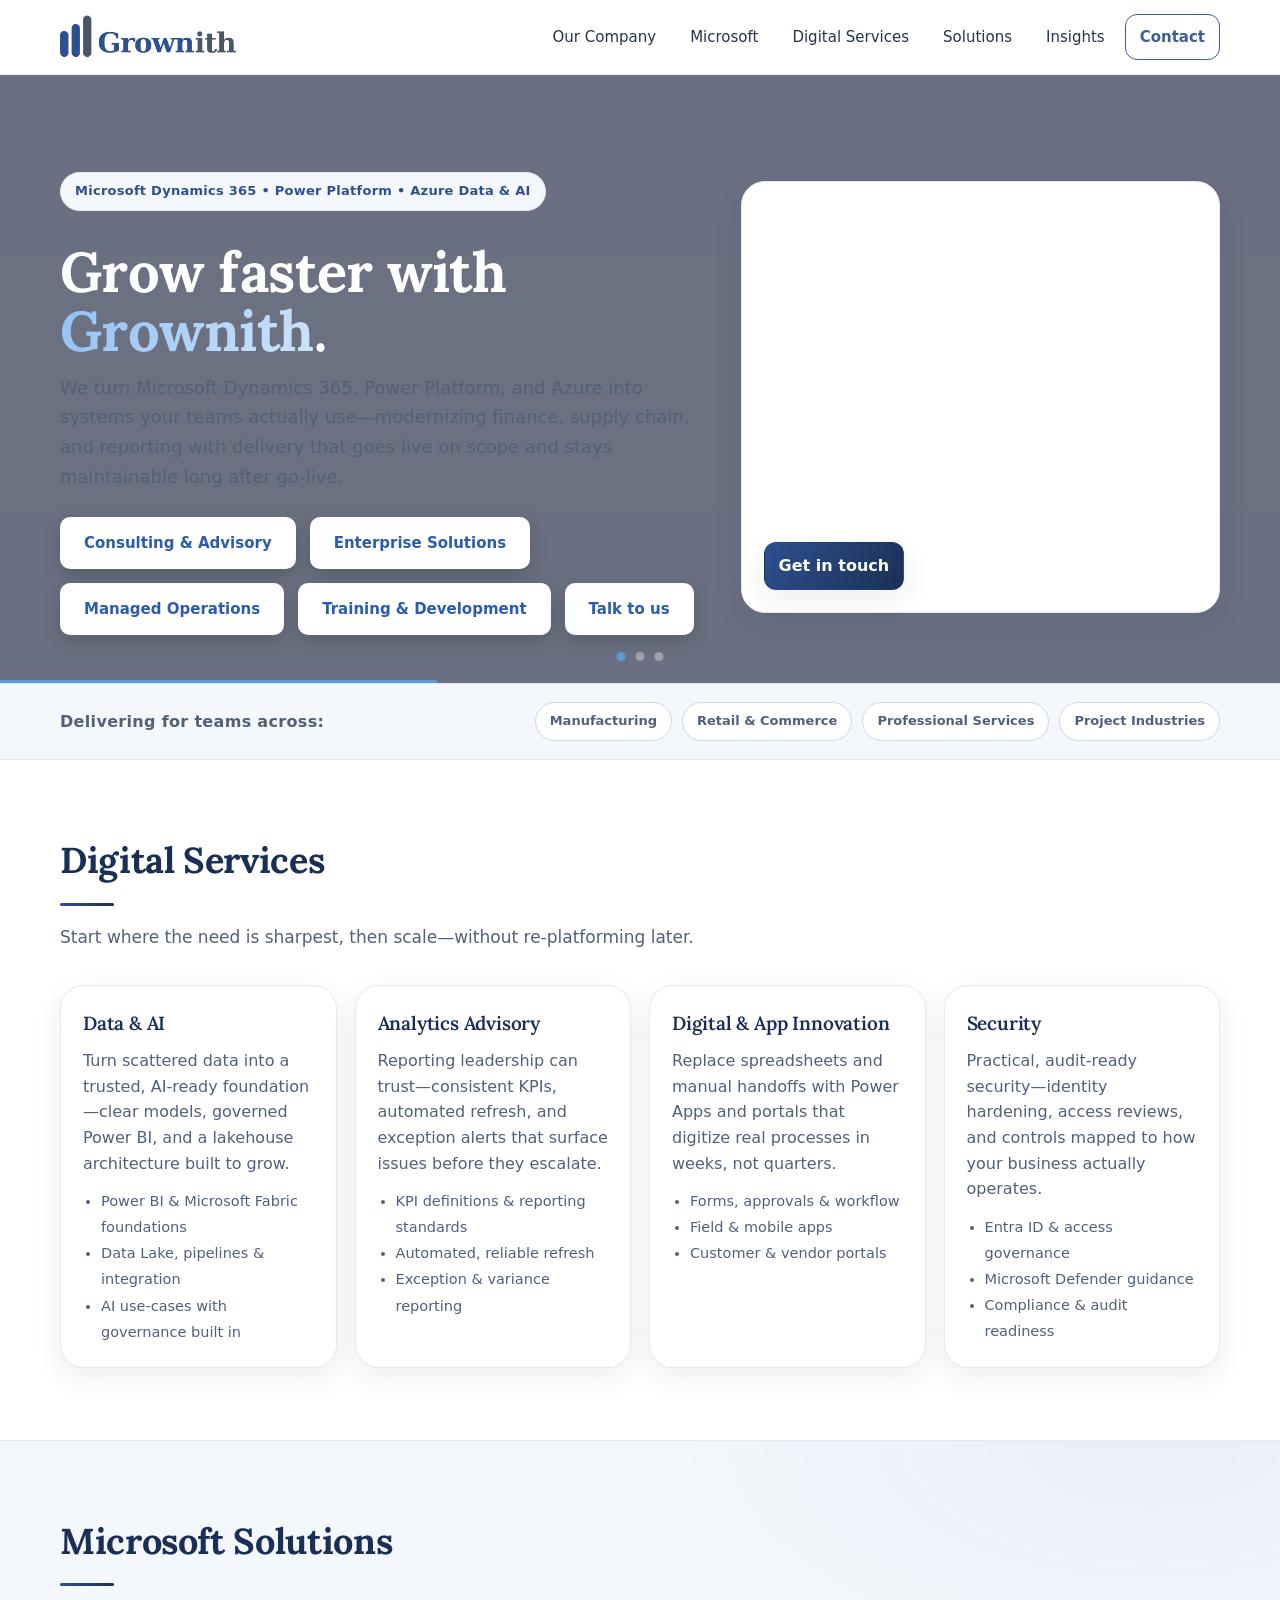
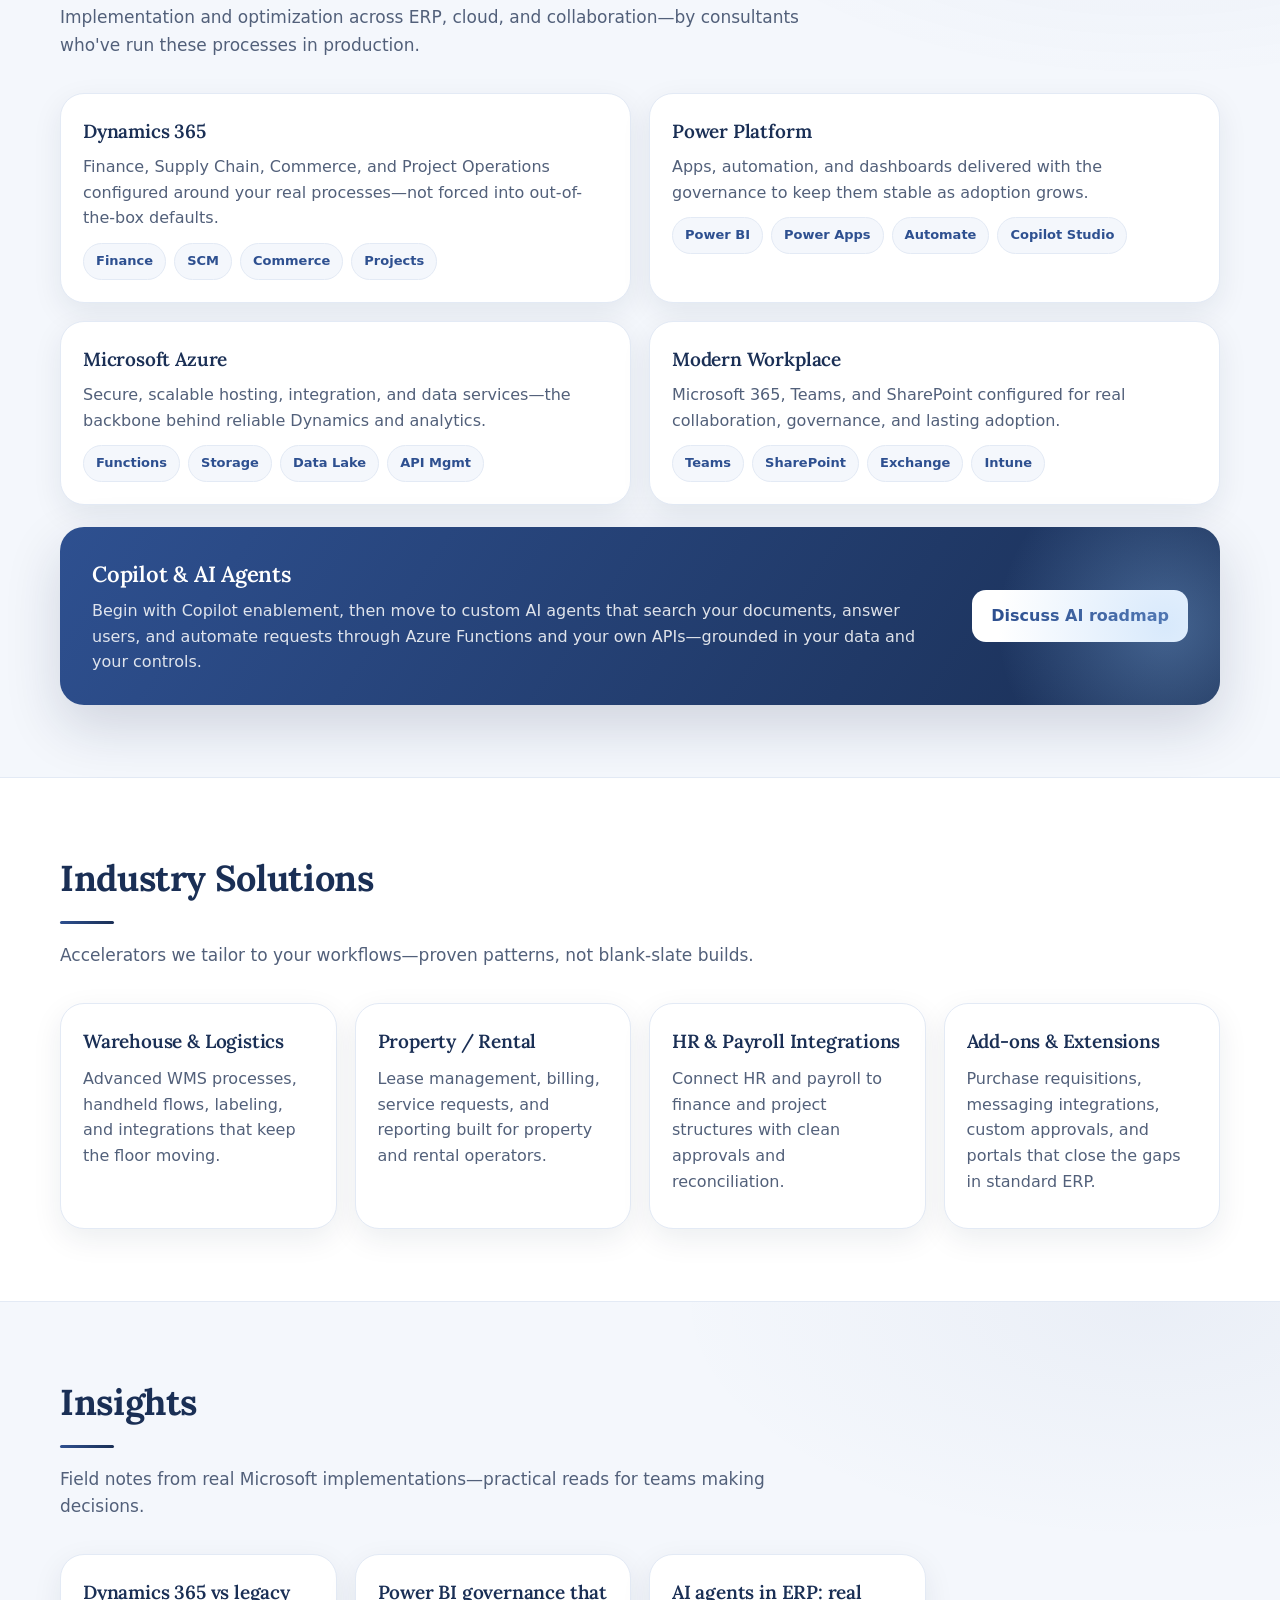
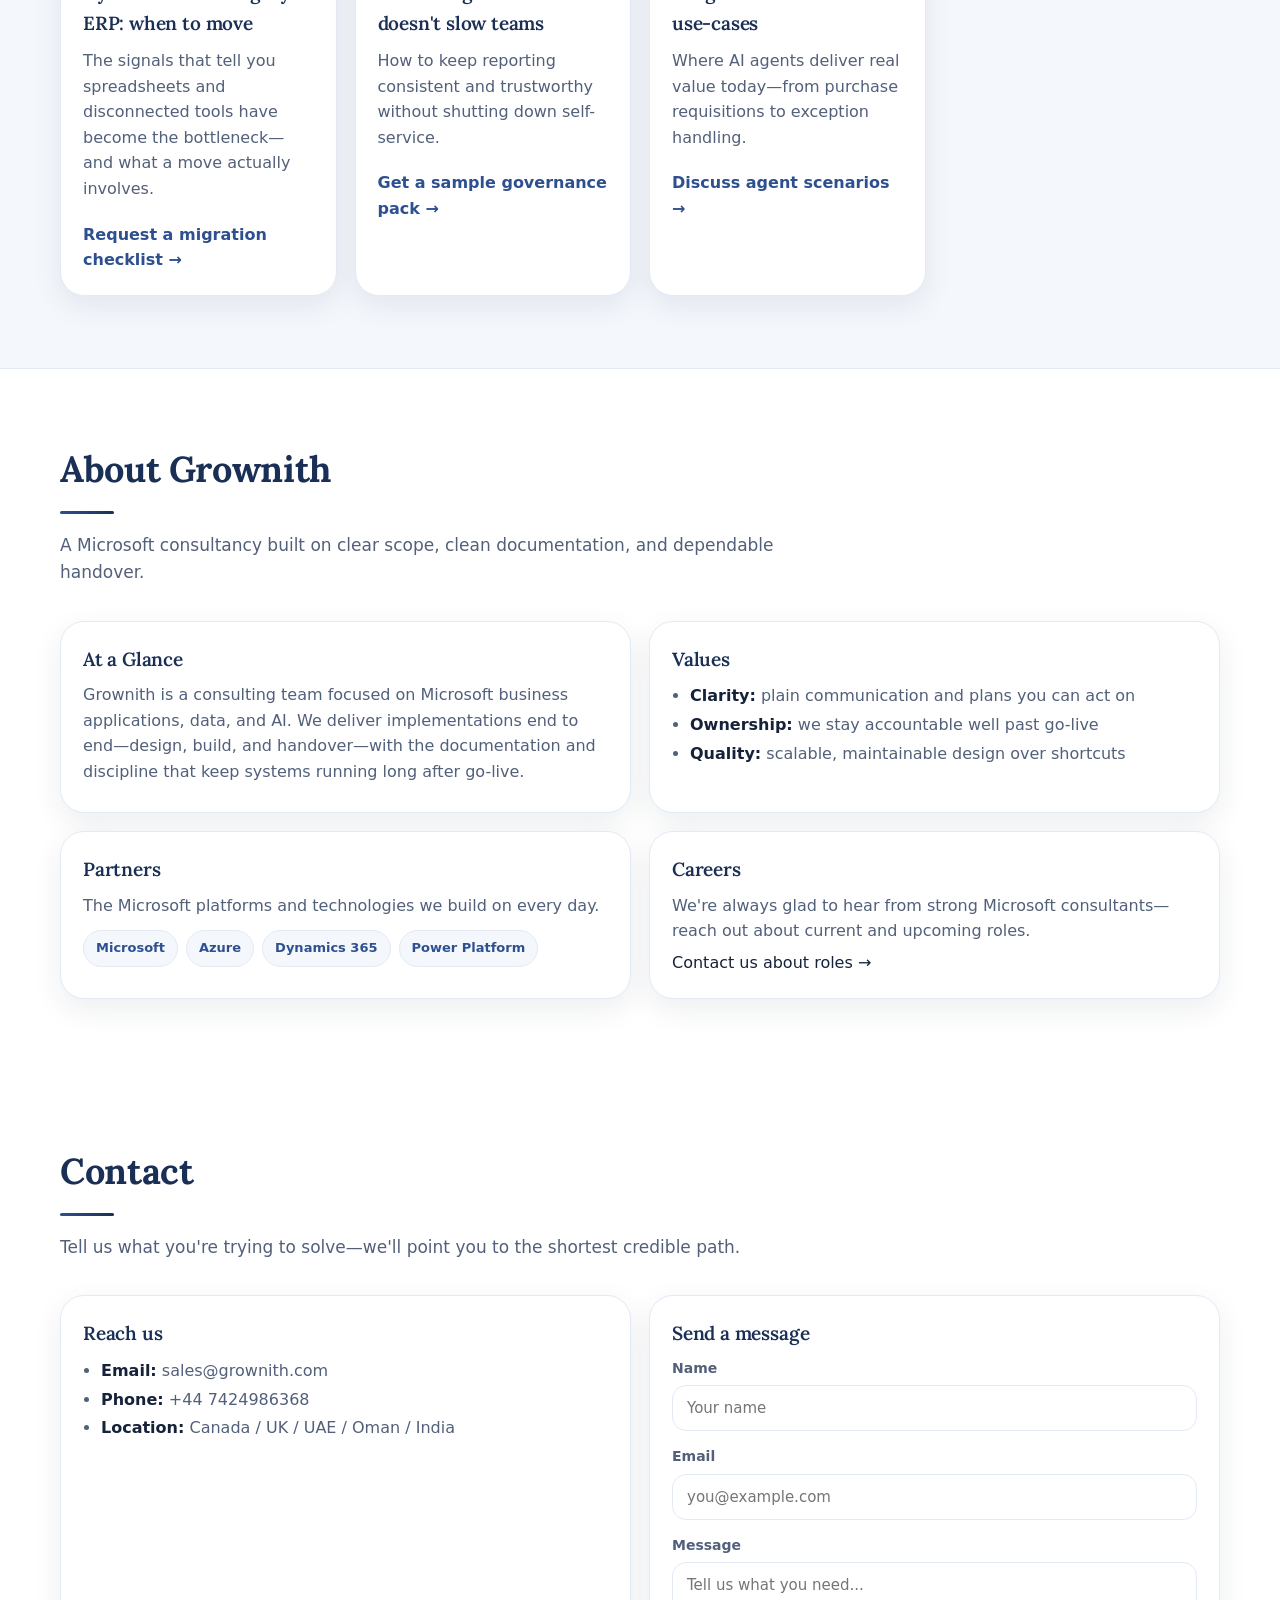
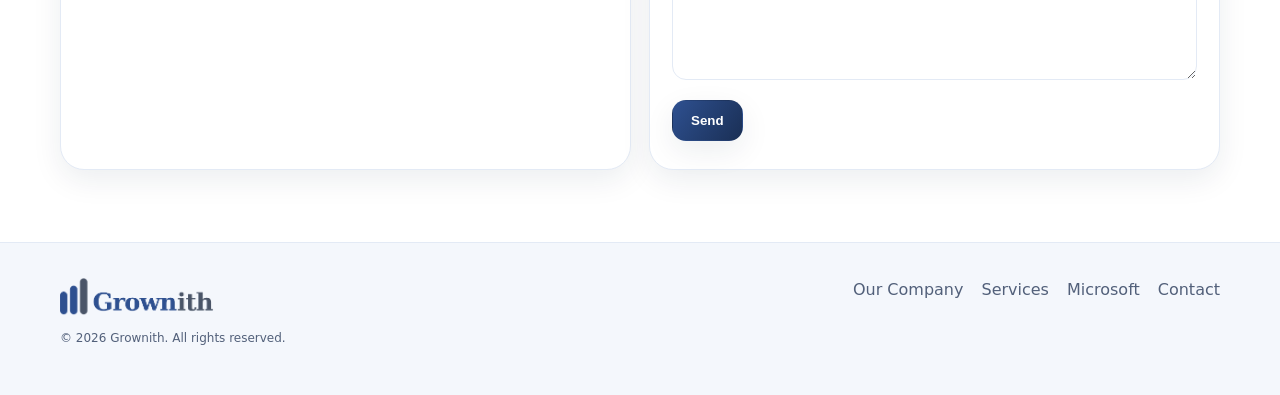
==== index.html @ 3ce09912 "fix: sync Digital Services dropdown order with cards section" ====
<!doctype html>
<html lang="en">
<head>
  <meta charset="utf-8" />
  <meta name="viewport" content="width=device-width, initial-scale=1" />
  <title>Grownith | Microsoft Dynamics 365, Power Platform & Azure Data + AI</title>
  <meta name="description" content="Grownith is a Microsoft business applications consultancy. We deliver Dynamics 365, Power Platform, and Azure Data & AI implementations with clear scope, clean documentation, and dependable handover." />

  <!-- Open Graph -->
  <meta property="og:type" content="website" />
  <meta property="og:title" content="Grownith | Microsoft Dynamics 365, Power Platform & Azure Data + AI" />
  <meta property="og:description" content="We deliver Dynamics 365, Power Platform, and Azure Data & AI implementations with clear scope, clean documentation, and dependable handover." />
  <meta property="og:image" content="https://grownith.com/assets/og-image.png" />
  <meta property="og:url" content="https://grownith.com" />
  <meta name="twitter:card" content="summary_large_image" />

  <!-- Favicon -->
  <link rel="icon" href="assets/favicon.ico" sizes="any" />
  <link rel="icon" href="assets/logo.png" type="image/png" />

  <!-- Fonts (preconnect for performance) -->
  <link rel="preconnect" href="https://fonts.googleapis.com" />
  <link rel="preconnect" href="https://fonts.gstatic.com" crossorigin />
  <link href="https://fonts.googleapis.com/css2?family=Lora:ital,wght@0,400;0,500;0,600;0,700;1,400&display=swap" rel="stylesheet" />

  <link rel="stylesheet" href="style.css" />
</head>

<body>

  <!-- Top bar -->
  <header class="header">
    <div class="container header-row">
      <a class="brand" href="#home" aria-label="Grownith">
        <img src="assets/logo.png" alt="Grownith logo" class="logo" />
      </a>
      <button class="menu-btn" id="menuBtn" aria-label="Open menu" aria-expanded="false">
        ☰
      </button>

      <nav class="nav" id="nav">
        <div class="nav-item dropdown">
          <a href="#company" class="nav-link">Our Company</a>
          <div class="dropdown-panel">
            <a href="#about">At a Glance</a>
            <a href="#values">Values</a>
            <a href="#partners">Partners</a>
            <a href="#careers">Careers</a>
          </div>
        </div>

        <div class="nav-item dropdown">
          <a href="#microsoft" class="nav-link">Microsoft</a>
          <div class="dropdown-panel">
            <a href="#dynamics">Dynamics 365</a>
            <a href="#powerplatform">Power Platform</a>
            <a href="#azure">Azure</a>
            <a href="#m365">Modern Workplace</a>
            <a href="#copilot">Copilot</a>
          </div>
        </div>

        <div class="nav-item dropdown">
          <a href="#services" class="nav-link">Digital Services</a>
          <div class="dropdown-panel">
            <a href="#dataai">Data & AI</a>
            <a href="#analytics">Analytics Advisory</a>
            <a href="#apps">Digital & App Innovation</a>
            <a href="#security">Security</a>
          </div>
        </div>

        <div class="nav-item dropdown">
          <a href="#solutions" class="nav-link">Solutions</a>
          <div class="dropdown-panel">
            <a href="#verticals">Industry Solutions</a>
            <a href="#addons">Add-ons</a>
            <a href="#integrations">Integrations</a>
          </div>
        </div>

        <a href="#insights" class="nav-link">Insights</a>
        <a href="#contact" class="nav-link nav-cta">Contact</a>
      </nav>
    </div>
  </header>

  <!-- ===== HERO WITH VIDEO BACKGROUND ===== -->
  <main id="home" class="hero hero--video">

    <!-- Video 1 (active — autoplay immediately) -->
    <video id="vid0" class="hero-vid active"
      src="assets/video1.mp4"
      autoplay muted loop playsinline></video>

    <!-- Video 2 (lazy — preload none) -->
    <video id="vid1" class="hero-vid"
      src="assets/video2.mp4"
      muted loop playsinline preload="none"></video>

    <!-- Video 3 (lazy — preload none) -->
    <video id="vid2" class="hero-vid"
      src="assets/video3.mp4"
      muted loop playsinline preload="none"></video>

    <!-- Dark overlay -->
    <div class="hero-overlay"></div>

    <!-- Dot navigation (accessible buttons) -->
    <div class="hero-dots">
      <button class="hero-dot active" aria-label="Slide 1" onclick="heroGo(0)"></button>
      <button class="hero-dot" aria-label="Slide 2" onclick="heroGo(1)"></button>
      <button class="hero-dot" aria-label="Slide 3" onclick="heroGo(2)"></button>
    </div>

    <!-- Progress bar -->
    <div id="heroBar" class="hero-progress"></div>

    <!-- Hero content -->
    <div class="container hero-grid hero-grid--overlay">
      <div>
        <p class="pill pill--hero">
          Microsoft Dynamics 365 • Power Platform • Azure Data & AI
        </p>
        <h1 class="hero-title">Grow faster with <span class="accent">Grownith</span>.</h1>
        <p class="lead lead--hero">
          We turn Microsoft Dynamics 365, Power Platform, and Azure into systems your teams actually
          use—modernizing finance, supply chain, and reporting with delivery that goes live on scope
          and stays maintainable long after go-live.
        </p>

        <!-- ===== HERO BOXES (white bg / blue font, Talk to us last) ===== -->
        <div class="hero-boxes">
          <a class="gbox" href="#services">Consulting &amp; Advisory</a>
          <a class="gbox" href="#services">Enterprise Solutions</a>
          <a class="gbox" href="#services">Managed Operations</a>
          <a class="gbox" href="#services">Training &amp; Development</a>
          <a class="gbox" href="#contact">Talk to us</a>
        </div>
        <!-- ===== END HERO BOXES ===== -->

      </div>

      <!-- What we do card -->
      <div class="hero-card hero-card--glass">
        <h3 class="hero-card__title">What we do</h3>
        <ul class="checklist hero-card__list">
          <li>Dynamics 365 Finance & Supply Chain implementation</li>
          <li>Power Platform apps, automation & Power BI</li>
          <li>Azure data platform, integration & APIs</li>
          <li>Identity, security posture & governance</li>
          <li>Copilot enablement and custom AI agents</li>
        </ul>
        <div class="mini-cta">
          <p class="hero-card__cta-text"><strong class="hero-card__cta-strong">Have a project in mind?</strong> Share your requirements and we'll come back with a clear next step.</p>
          <a class="btn small primary" href="#contact">Get in touch</a>
        </div>
      </div>
    </div>

  </main>
  <!-- ===== END HERO ===== -->

  <!-- Logo strip -->
  <section class="strip">
    <div class="container strip-row">
      <span class="muted">Delivering for teams across:</span>
      <div class="strip-logos">
        <span class="logo-pill">Manufacturing</span>
        <span class="logo-pill">Retail & Commerce</span>
        <span class="logo-pill">Professional Services</span>
        <span class="logo-pill">Project Industries</span>
      </div>
    </div>
  </section>

  <!-- Services -->
  <section id="services" class="section">
    <div class="container">
      <div class="section-head">
        <h2>Digital Services</h2>
        <p>Start where the need is sharpest, then scale—without re-platforming later.</p>
      </div>

      <div class="cards">
        <article class="card" id="dataai">
          <h3>Data & AI</h3>
          <p>Turn scattered data into a trusted, AI-ready foundation—clear models, governed Power BI, and a lakehouse architecture built to grow.</p>
          <ul>
            <li>Power BI & Microsoft Fabric foundations</li>
            <li>Data Lake, pipelines & integration</li>
            <li>AI use-cases with governance built in</li>
          </ul>
        </article>

        <article class="card" id="analytics">
          <h3>Analytics Advisory</h3>
          <p>Reporting leadership can trust—consistent KPIs, automated refresh, and exception alerts that surface issues before they escalate.</p>
          <ul>
            <li>KPI definitions & reporting standards</li>
            <li>Automated, reliable refresh</li>
            <li>Exception & variance reporting</li>
          </ul>
        </article>

        <article class="card" id="apps">
          <h3>Digital & App Innovation</h3>
          <p>Replace spreadsheets and manual handoffs with Power Apps and portals that digitize real processes in weeks, not quarters.</p>
          <ul>
            <li>Forms, approvals & workflow</li>
            <li>Field & mobile apps</li>
            <li>Customer & vendor portals</li>
          </ul>
        </article>

        <article class="card" id="security">
          <h3>Security</h3>
          <p>Practical, audit-ready security—identity hardening, access reviews, and controls mapped to how your business actually operates.</p>
          <ul>
            <li>Entra ID & access governance</li>
            <li>Microsoft Defender guidance</li>
            <li>Compliance & audit readiness</li>
          </ul>
        </article>
      </div>
    </div>
  </section>

  <!-- Microsoft -->
  <section id="microsoft" class="section alt">
    <div class="container">
      <div class="section-head">
        <h2>Microsoft Solutions</h2>
        <p>Implementation and optimization across ERP, cloud, and collaboration—by consultants who've run these processes in production.</p>
      </div>

      <div class="grid-2">
        <div class="panel" id="dynamics">
          <h3>Dynamics 365</h3>
          <p>Finance, Supply Chain, Commerce, and Project Operations configured around your real processes—not forced into out-of-the-box defaults.</p>
          <div class="chips">
            <span>Finance</span><span>SCM</span><span>Commerce</span><span>Projects</span>
          </div>
        </div>

        <div class="panel" id="powerplatform">
          <h3>Power Platform</h3>
          <p>Apps, automation, and dashboards delivered with the governance to keep them stable as adoption grows.</p>
          <div class="chips">
            <span>Power BI</span><span>Power Apps</span><span>Automate</span><span>Copilot Studio</span>
          </div>
        </div>

        <div class="panel" id="azure">
          <h3>Microsoft Azure</h3>
          <p>Secure, scalable hosting, integration, and data services—the backbone behind reliable Dynamics and analytics.</p>
          <div class="chips">
            <span>Functions</span><span>Storage</span><span>Data Lake</span><span>API Mgmt</span>
          </div>
        </div>

        <div class="panel" id="m365">
          <h3>Modern Workplace</h3>
          <p>Microsoft 365, Teams, and SharePoint configured for real collaboration, governance, and lasting adoption.</p>
          <div class="chips">
            <span>Teams</span><span>SharePoint</span><span>Exchange</span><span>Intune</span>
          </div>
        </div>
      </div>

      <div class="callout" id="copilot">
        <div>
          <h3>Copilot & AI Agents</h3>
          <p>
            Begin with Copilot enablement, then move to custom AI agents that search your documents,
            answer users, and automate requests through Azure Functions and your own APIs—grounded in
            your data and your controls.
          </p>
        </div>
        <a class="btn primary" href="#contact">Discuss AI roadmap</a>
      </div>
    </div>
  </section>

  <!-- Solutions / Verticals -->
  <section id="solutions" class="section">
    <div class="container">
      <div class="section-head">
        <h2>Industry Solutions</h2>
        <p>Accelerators we tailor to your workflows—proven patterns, not blank-slate builds.</p>
      </div>

      <div class="cards">
        <article class="card" id="verticals">
          <h3>Warehouse & Logistics</h3>
          <p>Advanced WMS processes, handheld flows, labeling, and integrations that keep the floor moving.</p>
        </article>
        <article class="card">
          <h3>Property / Rental</h3>
          <p>Lease management, billing, service requests, and reporting built for property and rental operators.</p>
        </article>
        <article class="card">
          <h3>HR & Payroll Integrations</h3>
          <p>Connect HR and payroll to finance and project structures with clean approvals and reconciliation.</p>
        </article>
        <article class="card" id="addons">
          <h3>Add-ons & Extensions</h3>
          <p>Purchase requisitions, messaging integrations, custom approvals, and portals that close the gaps in standard ERP.</p>
        </article>
      </div>
    </div>
  </section>

  <!-- Insights -->
  <section id="insights" class="section alt">
    <div class="container">
      <div class="section-head">
        <h2>Insights</h2>
        <p>Field notes from real Microsoft implementations—practical reads for teams making decisions.</p>
      </div>

      <div class="cards">
        <article class="card post">
          <h3>Dynamics 365 vs legacy ERP: when to move</h3>
          <p>The signals that tell you spreadsheets and disconnected tools have become the bottleneck—and what a move actually involves.</p>
          <a class="link" href="#contact">Request a migration checklist →</a>
        </article>

        <article class="card post">
          <h3>Power BI governance that doesn't slow teams</h3>
          <p>How to keep reporting consistent and trustworthy without shutting down self-service.</p>
          <a class="link" href="#contact">Get a sample governance pack →</a>
        </article>

        <article class="card post">
          <h3>AI agents in ERP: real use-cases</h3>
          <p>Where AI agents deliver real value today—from purchase requisitions to exception handling.</p>
          <a class="link" href="#contact">Discuss agent scenarios →</a>
        </article>
      </div>
    </div>
  </section>

  <!-- Company -->
  <section id="company" class="section">
    <div class="container">
      <div class="section-head">
        <h2>About Grownith</h2>
        <p>A Microsoft consultancy built on clear scope, clean documentation, and dependable handover.</p>
      </div>

      <div class="grid-2">
        <div class="panel" id="about">
          <h3>At a Glance</h3>
          <p>
            Grownith is a consulting team focused on Microsoft business applications, data, and AI.
            We deliver implementations end to end—design, build, and handover—with the documentation
            and discipline that keep systems running long after go-live.
          </p>
        </div>

        <div class="panel" id="values">
          <h3>Values</h3>
          <ul class="plain">
            <li><strong>Clarity:</strong> plain communication and plans you can act on</li>
            <li><strong>Ownership:</strong> we stay accountable well past go-live</li>
            <li><strong>Quality:</strong> scalable, maintainable design over shortcuts</li>
          </ul>
        </div>

        <div class="panel" id="partners">
          <h3>Partners</h3>
          <p>The Microsoft platforms and technologies we build on every day.</p>
          <div class="chips">
            <span>Microsoft</span><span>Azure</span><span>Dynamics 365</span><span>Power Platform</span>
          </div>
        </div>

        <div class="panel" id="careers">
          <h3>Careers</h3>
          <p>We're always glad to hear from strong Microsoft consultants—reach out about current and upcoming roles.</p>
          <a class="link" href="#contact">Contact us about roles →</a>
        </div>
      </div>
    </div>
  </section>

  <!-- Contact -->
  <section id="contact" class="section contact">
    <div class="container">
      <div class="section-head">
        <h2>Contact</h2>
        <p>Tell us what you're trying to solve—we'll point you to the shortest credible path.</p>
      </div>

      <div class="contact-grid">
        <div class="panel">
          <h3>Reach us</h3>
          <p class="muted"></p>
          <ul class="plain">
            <li><strong>Email:</strong> sales@grownith.com</li>
            <li><strong>Phone:</strong> +44 7424986368</li>
            <li><strong>Location:</strong> Canada / UK / UAE / Oman / India</li>
          </ul>
          <p class="muted"></p>
        </div>

        <!-- ===== CONTACT FORM (Web3Forms -> sales@grownith.com, subject "Website Lead") ===== -->
        <form class="panel form" id="leadForm">
          <h3>Send a message</h3>
          <!-- Honeypot field for bot protection (hidden from real users) -->
          <input type="checkbox" name="botcheck" class="visually-hidden" style="display:none" tabindex="-1" autocomplete="off" />
          <label for="lf-name">
            Name
            <input required type="text" id="lf-name" name="name" placeholder="Your name" />
          </label>
          <label for="lf-email">
            Email
            <input required type="email" id="lf-email" name="email" placeholder="you@example.com" />
          </label>
          <label for="lf-message">
            Message
            <textarea required rows="5" id="lf-message" name="message" placeholder="Tell us what you need..."></textarea>
          </label>
          <button class="btn primary" type="submit">Send</button>
          <p class="tiny muted" id="lf-status"></p>
        </form>
        <!-- ===== END CONTACT FORM ===== -->

      </div>
    </div>
  </section>

  <!-- Footer -->
  <footer class="footer">
    <div class="container footer-row">
      <div>
        <div class="footer-brand">
          <img src="assets/logo.png" alt="Grownith logo" class="logo footer-logo" width="120" height="40" loading="lazy" />
        </div>
        <p class="muted tiny">© <span id="year"></span> Grownith. All rights reserved.</p>
      </div>
      <div class="footer-links">
        <a href="#company">Our Company</a>
        <a href="#services">Services</a>
        <a href="#microsoft">Microsoft</a>
        <a href="#contact">Contact</a>
      </div>
    </div>
  </footer>

  <script src="script.js"></script>

</body>
</html>
---- style.css ----
/* ===== Fonts ===== */
/* Loaded via <link> in HTML head for better render performance */

/* ===== Design tokens ===== */
:root{
  /* Brand palette */
  --bg:#ffffff;
  --card:#ffffff;
  --alt:#f4f7fc;
  --text:#16223a;
  --muted:#52607a;
  --border:#e3eaf5;
  --border-strong:#cdd9ee;
  --primary:#2e5090;          /* Royal Blue */
  --primary-dark:#1f3a6d;
  --navy:#1a2f55;             /* Navy */
  --accent:#3f7fd6;
  --accent-soft:#6ea8e8;

  /* Gradients */
  --grad-brand:linear-gradient(125deg,#2e5090 0%,#1a2f55 100%);
  --grad-accent:linear-gradient(120deg,#8fc0f5,#cfe4fb);

  /* Elevation */
  --shadow-sm:0 1px 2px rgba(16,33,68,.05), 0 2px 8px rgba(16,33,68,.05);
  --shadow:0 10px 30px rgba(16,33,68,.08);
  --shadow-lg:0 22px 55px rgba(16,33,68,.16);
  --ring:0 0 0 4px rgba(46,80,144,.14);

  /* Shape & motion */
  --radius:18px;
  --radius-lg:24px;
  --ease:cubic-bezier(.16,.84,.44,1);
  --t-fast:.18s var(--ease);
  --t:.30s var(--ease);
  --maxw:1160px;
}

*{box-sizing:border-box;}
html{scroll-behavior:smooth;}
section[id]{scroll-margin-top:92px;}

body{
  margin:0;
  font-family:"Calibri","Segoe UI",-apple-system,system-ui,Roboto,Arial,sans-serif;
  color:var(--text);
  font-size:16px;
  line-height:1.6;
  -webkit-font-smoothing:antialiased;
  text-rendering:optimizeLegibility;
  background:
    radial-gradient(1200px 620px at 82% -8%, rgba(46,80,144,.07), transparent 60%),
    radial-gradient(900px 520px at -12% 14%, rgba(46,80,144,.05), transparent 55%),
    var(--bg);
}

a{color:inherit;text-decoration:none;}
.container{width:min(var(--maxw),92%);margin:0 auto;}

/* Editorial serif for all display type */
h1,h2,h3,.brand-text{
  font-family:"Lora",Georgia,"Times New Roman",serif;
  letter-spacing:-.01em;
  font-weight:600;
}

/* ===== Header ===== */
.header{
  position:sticky;
  top:0;
  z-index:50;
  background:rgba(255,255,255,.82);
  backdrop-filter:saturate(160%) blur(14px);
  -webkit-backdrop-filter:saturate(160%) blur(14px);
  border-bottom:1px solid var(--border);
}

.header-row{
  display:flex;
  align-items:center;
  justify-content:space-between;
  padding:14px 0;
  gap:12px;
}

.brand{display:flex;align-items:center;gap:10px;font-weight:800;letter-spacing:.2px;}
.logo{height:46px;width:auto;display:block;transition:transform var(--t);}
.brand:hover .logo{transform:scale(1.04);}
.footer-logo{height:40px;}
.brand-text{font-size:18px;color:var(--primary);}

.menu-btn{
  display:none;
  border:1px solid var(--border);
  background:#ffffff;
  color:var(--primary);
  padding:10px 13px;
  border-radius:14px;
  font-size:18px;
  cursor:pointer;
  transition:background var(--t-fast),border-color var(--t-fast);
}
.menu-btn:hover{background:var(--alt);border-color:var(--border-strong);}

.nav{display:flex;align-items:center;gap:6px;}

.nav-link{
  position:relative;
  padding:10px 14px;
  border-radius:12px;
  color:var(--text);
  font-size:15px;
  opacity:.92;
  transition:color var(--t-fast),background var(--t-fast);
}
.nav-link:not(.nav-cta)::after{
  content:"";
  position:absolute;
  left:14px;right:14px;bottom:6px;
  height:2px;border-radius:2px;
  background:var(--grad-brand);
  transform:scaleX(0);transform-origin:left;
  transition:transform var(--t);
}
.nav-link:hover{color:var(--primary);opacity:1;}
.nav-link:not(.nav-cta):hover::after{transform:scaleX(1);}

.nav-cta{
  border:1px solid var(--primary);
  color:var(--primary);
  font-weight:600;
  transition:background var(--t-fast),color var(--t-fast);
}
.nav-cta:hover{background:var(--primary);color:#fff;}

.dropdown{position:relative;}
.dropdown-panel::before{content:"";position:absolute;left:0;top:-12px;width:100%;height:12px;}
.dropdown-panel{
  position:absolute;
  top:38px;left:0;
  min-width:230px;
  background:#ffffff;
  border:1px solid var(--border);
  border-radius:16px;
  box-shadow:var(--shadow-lg);
  padding:10px;
  display:none;
  transform:translateY(8px);
  opacity:0;
  transition:opacity var(--t),transform var(--t);
}
.dropdown-panel a{
  display:block;
  padding:10px 12px;
  border-radius:10px;
  color:var(--text);
  opacity:.9;
  transition:background var(--t-fast),color var(--t-fast),padding-left var(--t-fast);
}
.dropdown-panel a:hover{background:var(--alt);color:var(--primary);opacity:1;padding-left:16px;}
.dropdown:hover .dropdown-panel,
.dropdown:focus-within .dropdown-panel{display:block;transform:translateY(0);opacity:1;}

/* ===== Hero ===== */
.hero{padding:84px 0 48px;background:#ffffff;}
.hero--video{position:relative;overflow:hidden;min-height:580px;display:flex;align-items:center;}
.hero-grid{display:grid;grid-template-columns:1.15fr .85fr;gap:32px;align-items:center;}
.hero-grid--overlay{position:relative;z-index:2;}

/* Hero overlay */
.hero-overlay{position:absolute;inset:0;background:rgba(8,18,45,0.60);z-index:1;}

/* Hero video carousel */
.hero-vid{
  position:absolute;
  inset:0;
  width:100%;
  height:100%;
  object-fit:cover;
  opacity:0;
  transition:opacity 1.2s ease;
  z-index:0;
}
.hero-vid.active{opacity:1;}

/* Hero dot navigation */
.hero-dots{
  position:absolute;
  bottom:22px;
  left:50%;
  transform:translateX(-50%);
  z-index:3;
  display:flex;
  gap:10px;
}
.hero-dot{
  width:9px;
  height:9px;
  border-radius:50%;
  background:rgba(255,255,255,0.35);
  cursor:pointer;
  display:inline-block;
  transition:background 0.3s;
  border:none;
  padding:0;
}
.hero-dot:focus-visible{outline:2px solid #5b9bd5;outline-offset:2px;}
.hero-dot.active{background:#5b9bd5;}

/* Hero progress bar */
.hero-progress{
  position:absolute;
  bottom:0;
  left:0;
  height:3px;
  width:0%;
  background:#5b9bd5;
  z-index:3;
  border-radius:0 2px 2px 0;
}

/* Hero pill on dark bg */
.pill--hero{color:#a8d4f5;border-color:rgba(168,212,245,0.35);background:rgba(91,155,213,0.15);}

/* Hero title on dark bg */
.hero-title{color:#fff;}

/* Hero lead on dark bg */
.lead--hero{color:rgba(255,255,255,0.82);}

/* Hero boxes */
.hero-boxes{
  display:flex;
  flex-wrap:wrap;
  gap:14px;
  margin-top:26px;
}
.gbox{
  display:inline-flex;
  align-items:center;
  justify-content:center;
  background:#fff;
  color:#2b5cad;
  border-radius:10px;
  box-shadow:0 6px 18px rgba(0,0,0,0.18);
  padding:14px 24px;
  font-size:15px;
  font-weight:700;
  text-decoration:none;
  cursor:pointer;
  transition:transform 0.18s ease, box-shadow 0.18s ease;
}
.gbox:hover{transform:translateY(-2px);box-shadow:0 10px 24px rgba(0,0,0,0.24);}

/* Hero card (glassmorphism on video) */
.hero-card--glass{
  background:rgba(255,255,255,0.09);
  backdrop-filter:blur(14px);
  -webkit-backdrop-filter:blur(14px);
  border:0.5px solid rgba(255,255,255,0.22);
}
.hero-card__title{color:#fff;}
.hero-card__list{color:rgba(255,255,255,0.88);}
.hero-card__cta-text{color:rgba(255,255,255,0.80);}
.hero-card__cta-strong{color:#fff;}

.pill{
  display:inline-block;
  padding:8px 14px;
  border-radius:999px;
  border:1px solid var(--border);
  background:var(--alt);
  color:var(--primary);
  font-size:13px;
  font-weight:600;
  letter-spacing:.02em;
}

h1{font-size:clamp(36px,4.4vw,56px);line-height:1.06;margin:18px 0 12px;font-weight:700;}

/* Luminous gradient brand name (sits on dark hero video) */
.accent{
  background:var(--grad-accent);
  -webkit-background-clip:text;background-clip:text;
  -webkit-text-fill-color:transparent;color:transparent;
}

.lead{color:var(--muted);font-size:18px;line-height:1.65;margin:0 0 18px;}

.btn{
  display:inline-flex;
  align-items:center;
  justify-content:center;
  padding:12px 18px;
  border-radius:14px;
  border:1px solid var(--border);
  background:#ffffff;
  color:var(--primary);
  font-weight:600;
  cursor:pointer;
  transition:transform var(--t-fast),box-shadow var(--t-fast),background var(--t-fast),border-color var(--t-fast);
}
.btn:hover{background:var(--alt);border-color:var(--border-strong);transform:translateY(-2px);}
.btn.primary{border:1px solid transparent;background:var(--grad-brand);color:#fff;box-shadow:var(--shadow);}
.btn.primary:hover{transform:translateY(-2px);box-shadow:var(--shadow-lg);}
.btn.small{padding:10px 14px;border-radius:12px;}

.hero-card,.card,.panel{
  border:1px solid var(--border);
  background:var(--card);
  border-radius:var(--radius-lg);
  padding:22px;
  box-shadow:var(--shadow);
}
.hero-card h3{margin:0 0 12px;font-size:20px;}
.checklist{margin:0;padding-left:18px;line-height:1.85;}
.mini-cta{margin-top:16px;padding-top:16px;border-top:1px solid rgba(255,255,255,.18);}

.muted{color:var(--muted);}

/* ===== Trust strip ===== */
.strip{padding:18px 0;border-top:1px solid var(--border);border-bottom:1px solid var(--border);background:var(--alt);}
.strip-row{display:flex;align-items:center;justify-content:space-between;gap:14px;flex-wrap:wrap;}
.strip .muted{font-weight:600;letter-spacing:.02em;}
.strip-logos{display:flex;gap:10px;flex-wrap:wrap;}
.logo-pill{
  padding:8px 14px;
  border-radius:999px;
  border:1px solid var(--border-strong);
  background:#ffffff;
  color:var(--muted);
  font-size:13px;
  font-weight:600;
  transition:color var(--t-fast),border-color var(--t-fast),transform var(--t-fast);
}
.logo-pill:hover{color:var(--primary);border-color:var(--primary);transform:translateY(-2px);}

/* ===== Sections ===== */
.section{padding:72px 0;background:#ffffff;}
.section.alt{
  background:
    radial-gradient(800px 400px at 90% 0%, rgba(46,80,144,.05), transparent 60%),
    var(--alt);
  border-top:1px solid var(--border);
  border-bottom:1px solid var(--border);
}

.section-head{margin-bottom:34px;max-width:760px;}
.section-head h2{
  position:relative;
  margin:0 0 18px;
  padding-bottom:16px;
  font-size:clamp(26px,3vw,36px);
  color:var(--navy);
  font-weight:700;
}
.section-head h2::after{
  content:"";
  position:absolute;left:0;bottom:0;
  width:54px;height:3px;border-radius:3px;
  background:var(--grad-brand);
}
.section-head p{margin:0;color:var(--muted);font-size:17px;line-height:1.6;}

/* ===== Cards ===== */
.cards{display:grid;grid-template-columns:repeat(4,1fr);gap:18px;}
.card{
  position:relative;
  overflow:hidden;
  transition:transform var(--t),box-shadow var(--t),border-color var(--t);
}
.card::before{
  content:"";
  position:absolute;top:0;left:0;right:0;height:3px;
  background:var(--grad-brand);
  transform:scaleX(0);transform-origin:left;
  transition:transform var(--t);
}
.card:hover{transform:translateY(-6px);box-shadow:var(--shadow-lg);border-color:var(--border-strong);}
.card:hover::before{transform:scaleX(1);}
.card h3{margin:0 0 10px;color:var(--navy);font-size:19px;}
.card p{margin:0 0 12px;color:var(--muted);line-height:1.6;}
.card ul{margin:0;padding-left:18px;color:var(--muted);line-height:1.8;font-size:14.5px;}
.card.post .link{
  margin-top:8px;
  display:inline-block;
  color:var(--primary);
  font-weight:700;
  transition:gap var(--t-fast),color var(--t-fast);
}
.card.post:hover .link{color:var(--primary-dark);}

/* ===== Panels (2-col grids) ===== */
.grid-2{display:grid;grid-template-columns:1fr 1fr;gap:18px;}
.panel{transition:transform var(--t),box-shadow var(--t),border-color var(--t);}
.panel:hover{transform:translateY(-4px);box-shadow:var(--shadow-lg);border-color:var(--border-strong);}
.panel h3{color:var(--navy);font-size:19px;margin:0 0 8px;}
.panel p{color:var(--muted);margin:0 0 6px;}

.chips{display:flex;gap:8px;flex-wrap:wrap;margin-top:12px;}
.chips span{
  border:1px solid var(--border);
  background:var(--alt);
  padding:7px 12px;
  border-radius:999px;
  font-size:13px;
  font-weight:600;
  color:var(--primary);
  transition:background var(--t-fast),color var(--t-fast);
}
.chips span:hover{background:var(--primary);color:#fff;}

/* ===== Callout (Copilot CTA) — bold focal point ===== */
.callout{
  margin-top:22px;
  display:flex;
  align-items:center;
  justify-content:space-between;
  gap:24px;
  padding:30px 32px;
  border-radius:var(--radius-lg);
  border:none;
  background:var(--grad-brand);
  color:#fff;
  box-shadow:var(--shadow-lg);
  position:relative;
  overflow:hidden;
}
.callout::after{
  content:"";
  position:absolute;
  top:-40%;right:-10%;
  width:340px;height:340px;
  background:radial-gradient(circle, rgba(143,192,245,.35), transparent 70%);
  pointer-events:none;
}
.callout h3{color:#fff;margin:0 0 6px;font-size:22px;}
.callout p{color:rgba(255,255,255,.85);margin:0;line-height:1.6;}
.callout .btn.primary{background:#fff;color:var(--primary);box-shadow:none;white-space:nowrap;}
.callout .btn.primary:hover{background:#eaf1fb;color:var(--primary-dark);}

.plain{margin:0;padding-left:18px;color:var(--muted);line-height:1.8;}
.plain strong{color:var(--text);}

/* ===== Contact form ===== */
.contact-grid{display:grid;grid-template-columns:1fr 1fr;gap:18px;}
.form label{display:block;color:var(--muted);font-size:14px;font-weight:600;margin-bottom:14px;}
input,textarea{
  width:100%;
  margin-top:6px;
  padding:13px 14px;
  border-radius:14px;
  border:1px solid var(--border);
  background:#ffffff;
  color:var(--text);
  font-family:inherit;
  font-size:15px;
  outline:none;
  transition:border-color var(--t-fast),box-shadow var(--t-fast);
}
input:focus,textarea:focus{border-color:var(--primary);box-shadow:var(--ring);}
.tiny{font-size:12px;}

/* ===== Footer ===== */
.footer{border-top:1px solid var(--border);padding:34px 0;background:var(--alt);}
.footer-row{display:flex;align-items:flex-start;justify-content:space-between;gap:14px;flex-wrap:wrap;}
.footer-links{display:flex;gap:18px;flex-wrap:wrap;}
.footer-links a{color:var(--muted);transition:color var(--t-fast);}
.footer-links a:hover{color:var(--primary);}

/* ===== Entrance motion (above the fold only) ===== */
@keyframes fadeUp{from{opacity:0;transform:translateY(18px);}to{opacity:1;transform:none;}}
.hero .pill,
.hero h1,
.hero .lead,
.hero .hero-boxes,
.hero .hero-card{animation:fadeUp .7s var(--ease) both;}
.hero .pill{animation-delay:.05s;}
.hero h1{animation-delay:.13s;}
.hero .lead{animation-delay:.22s;}
.hero .hero-boxes{animation-delay:.30s;}
.hero .hero-card{animation-delay:.38s;}

/* ===== Responsive ===== */
@media (max-width:980px){
  .cards{grid-template-columns:repeat(2,1fr);}
  .hero-grid{grid-template-columns:1fr;}
  .callout{flex-direction:column;align-items:flex-start;}
}

@media (max-width:720px){
  .hero{padding:56px 0 36px;}
  .section{padding:52px 0;}
  .menu-btn{display:block;}

  .nav{
    position:absolute;
    right:4%;
    top:68px;
    width:min(360px,92%);
    flex-direction:column;
    align-items:stretch;
    background:#ffffff;
    border:1px solid var(--border);
    border-radius:18px;
    padding:10px;
    display:none;
    box-shadow:var(--shadow-lg);
  }
  .nav.show{display:flex;}
  .nav-link:not(.nav-cta)::after{display:none;}

  .dropdown-panel{
    position:static;
    display:block;
    border:none;
    box-shadow:none;
    background:transparent;
    padding:0 0 6px 0;
    opacity:1;
    transform:none;
  }
  .dropdown-panel a{padding:10px 12px;}

  .grid-2,.contact-grid{grid-template-columns:1fr;}
  .cards{grid-template-columns:1fr;}
}

/* ===== Utilities ===== */
.visually-hidden{
  position:absolute;
  width:1px;height:1px;
  padding:0;margin:-1px;
  overflow:hidden;
  clip:rect(0,0,0,0);
  white-space:nowrap;
  border:0;
}

/* ===== Accessibility ===== */
@media (prefers-reduced-motion:reduce){
  *{animation:none !important;transition:none !important;}
  html{scroll-behavior:auto;}
}
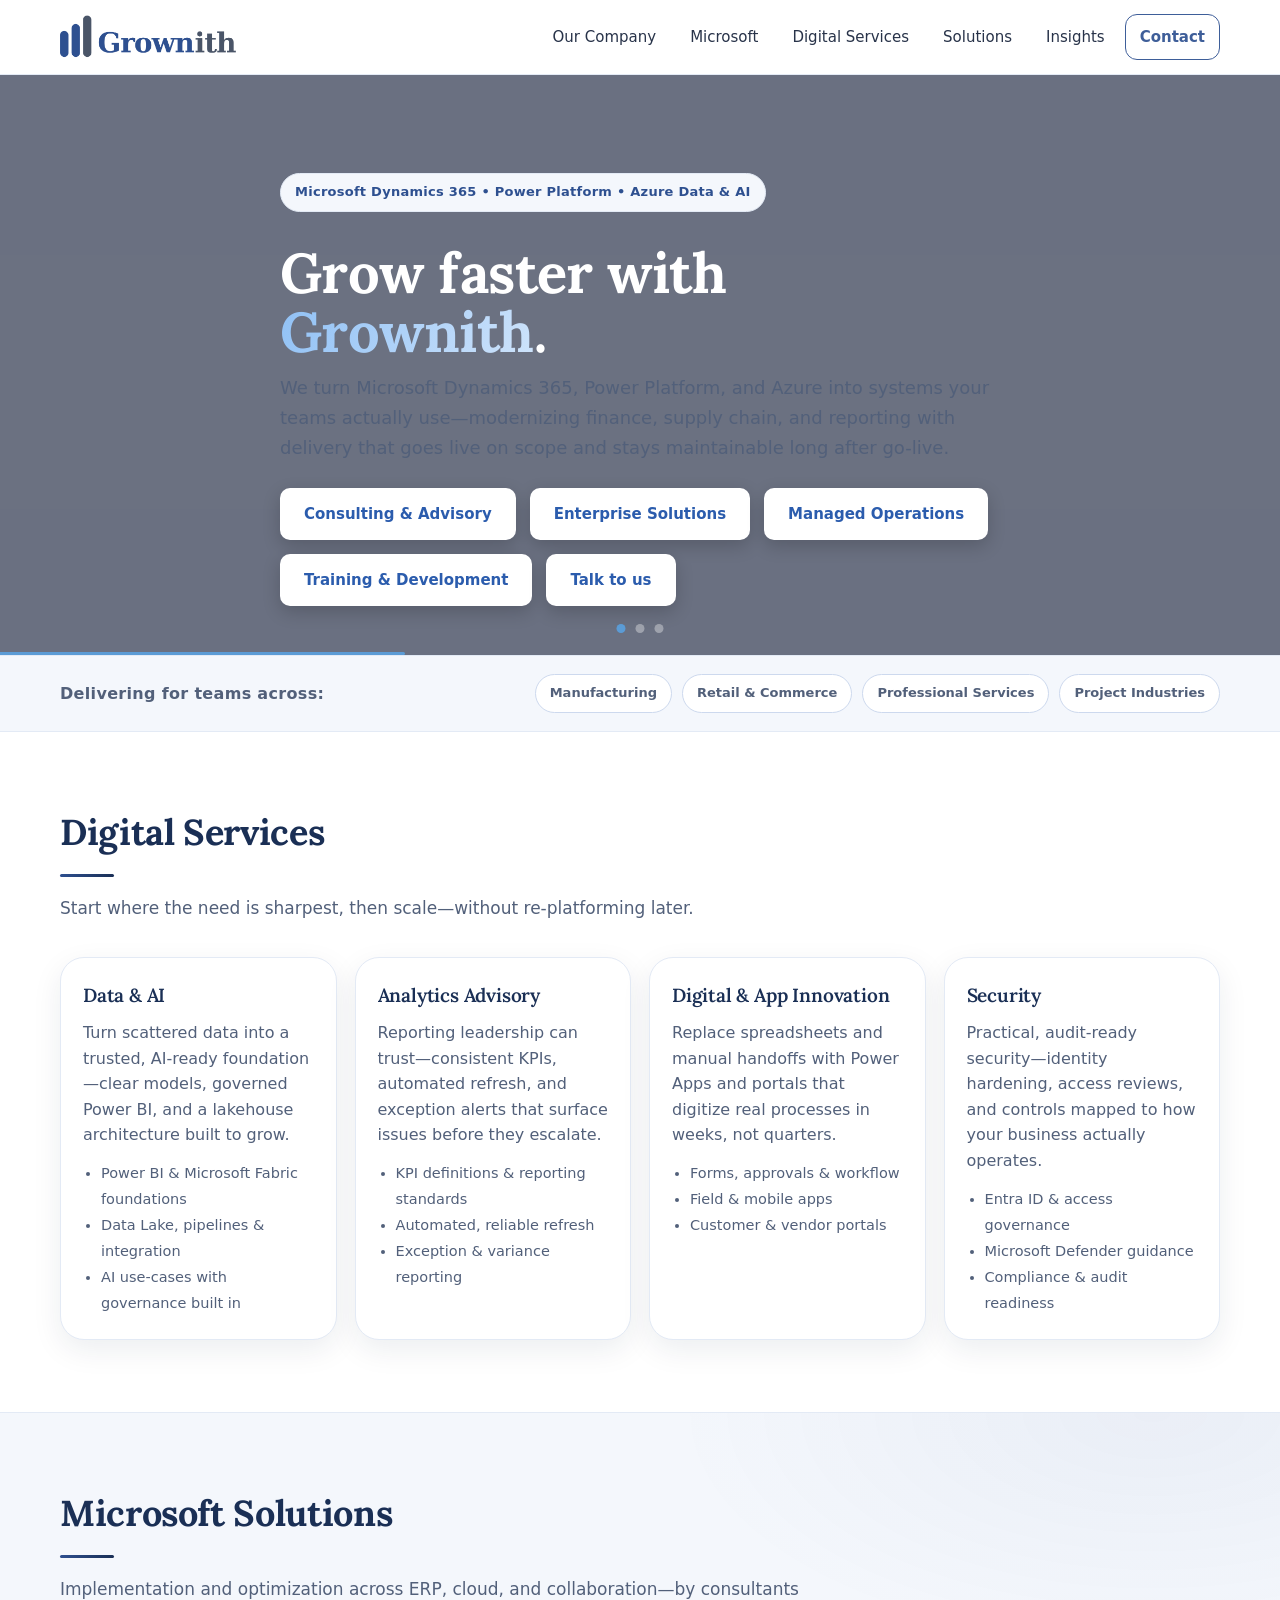
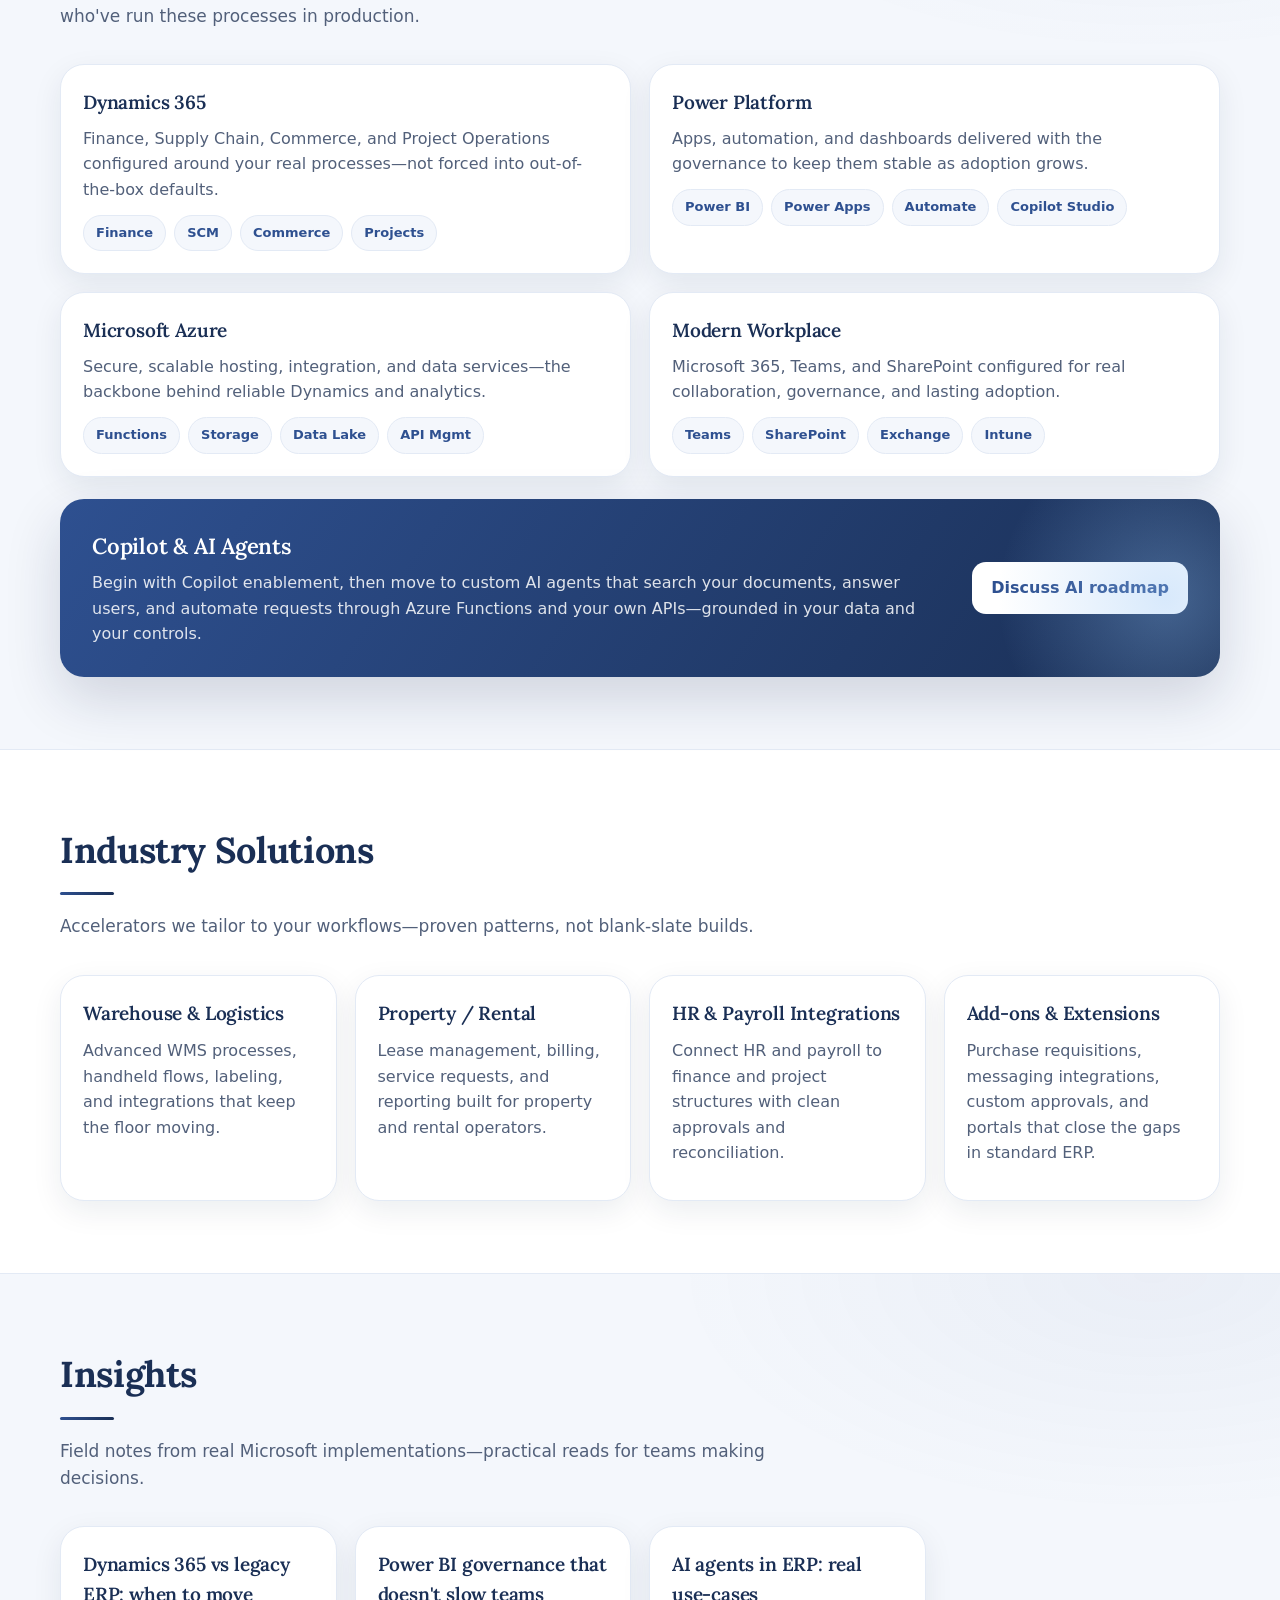
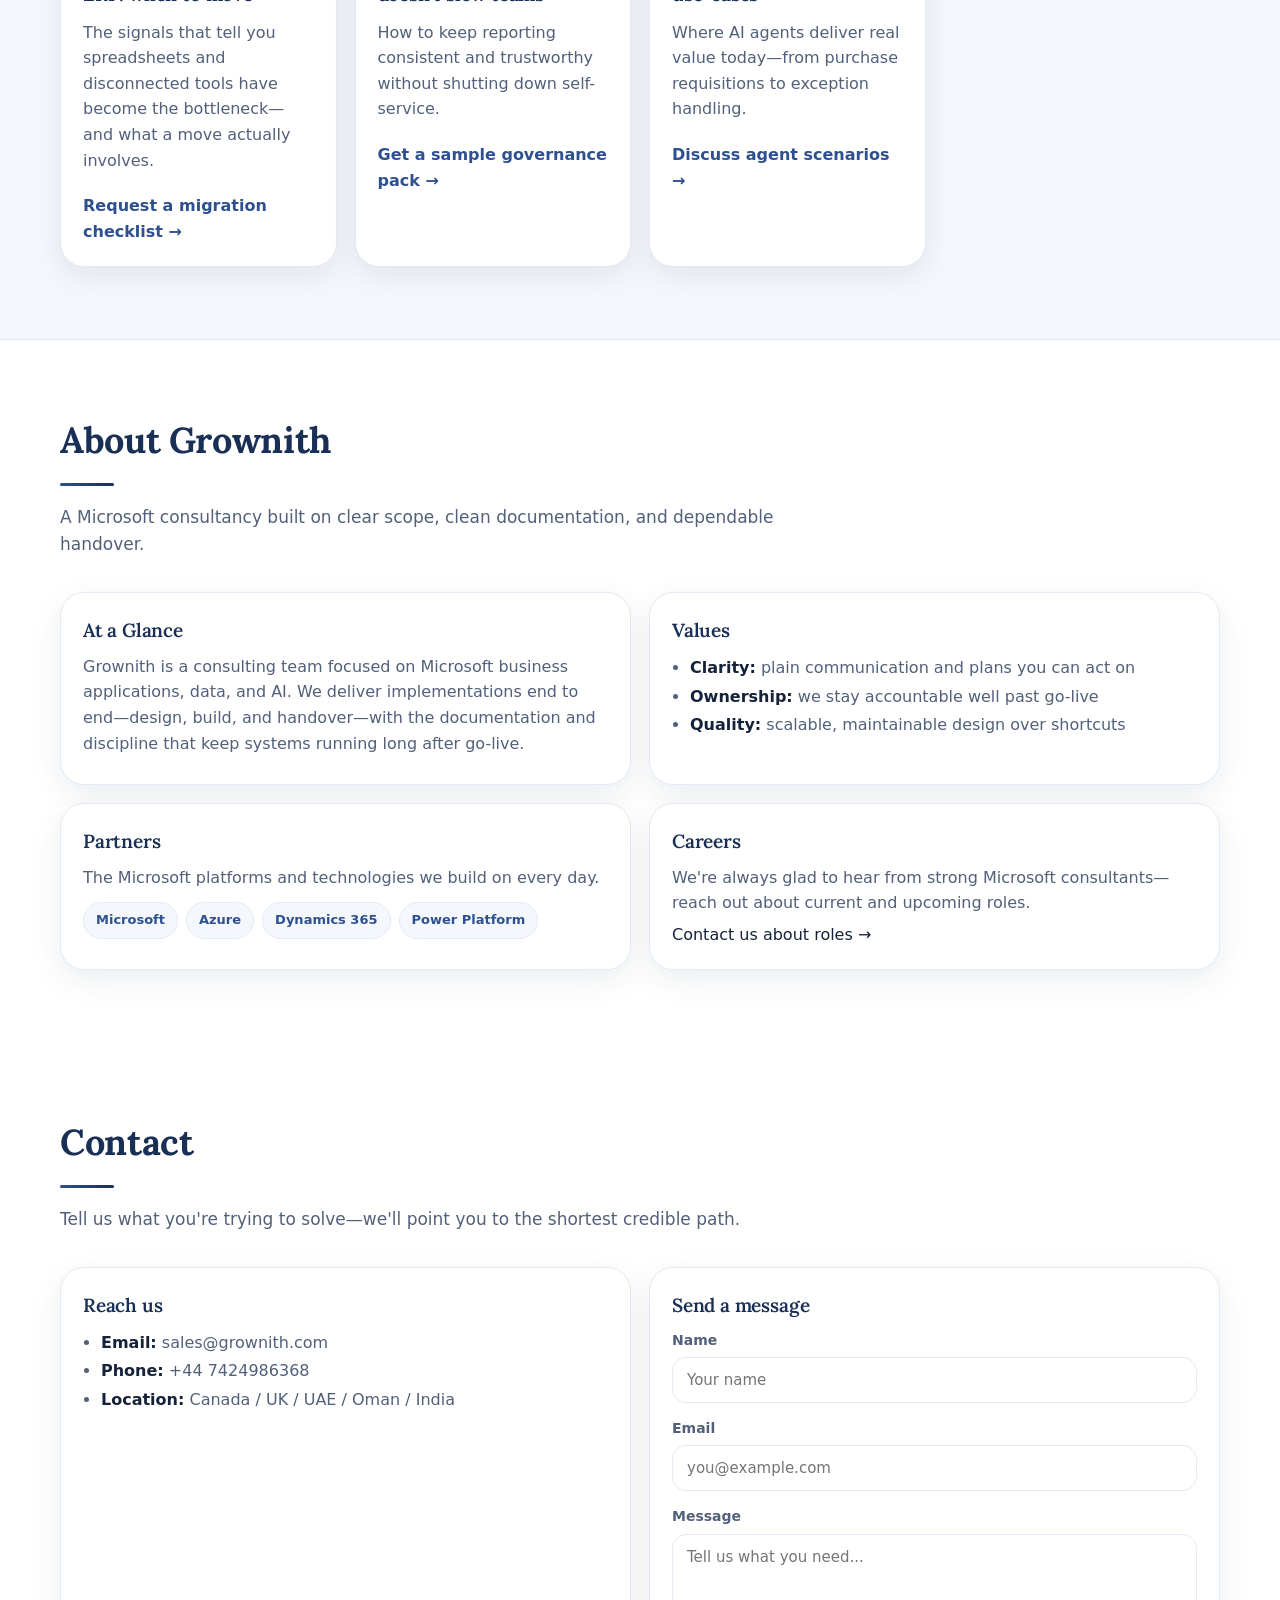
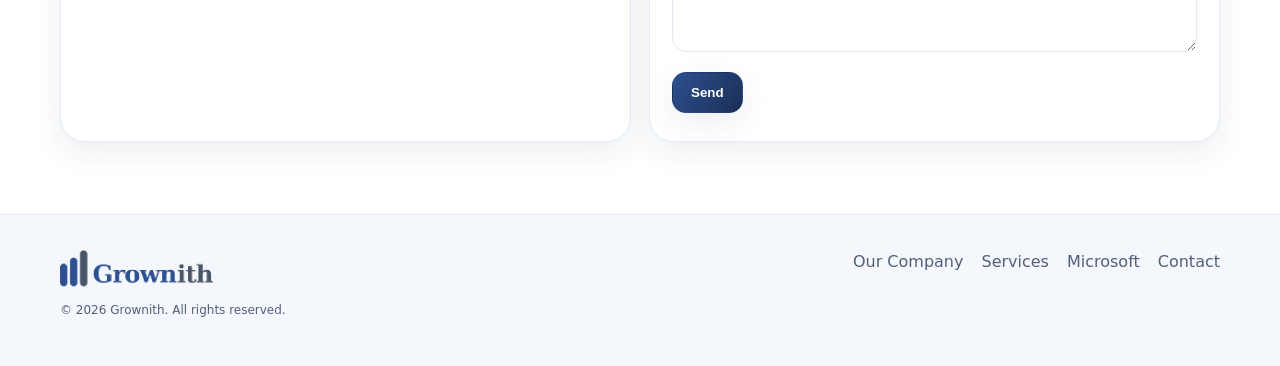
==== commit f9753f02: "fix: remove hero 'Get in touch' card (white patch on video)" ====
--- a/index.html
+++ b/index.html
@@ -139,22 +139,6 @@
         </div>
         <!-- ===== END HERO BOXES ===== -->
 
-      </div>
-
-      <!-- What we do card -->
-      <div class="hero-card hero-card--glass">
-        <h3 class="hero-card__title">What we do</h3>
-        <ul class="checklist hero-card__list">
-          <li>Dynamics 365 Finance & Supply Chain implementation</li>
-          <li>Power Platform apps, automation & Power BI</li>
-          <li>Azure data platform, integration & APIs</li>
-          <li>Identity, security posture & governance</li>
-          <li>Copilot enablement and custom AI agents</li>
-        </ul>
-        <div class="mini-cta">
-          <p class="hero-card__cta-text"><strong class="hero-card__cta-strong">Have a project in mind?</strong> Share your requirements and we'll come back with a clear next step.</p>
-          <a class="btn small primary" href="#contact">Get in touch</a>
-        </div>
       </div>
     </div>
 
--- a/style.css
+++ b/style.css
@@ -164,7 +164,7 @@
 /* ===== Hero ===== */
 .hero{padding:84px 0 48px;background:#ffffff;}
 .hero--video{position:relative;overflow:hidden;min-height:580px;display:flex;align-items:center;}
-.hero-grid{display:grid;grid-template-columns:1.15fr .85fr;gap:32px;align-items:center;}
+.hero-grid{display:grid;grid-template-columns:1fr;gap:32px;align-items:center;max-width:720px;}
 .hero-grid--overlay{position:relative;z-index:2;}
 
 /* Hero overlay */
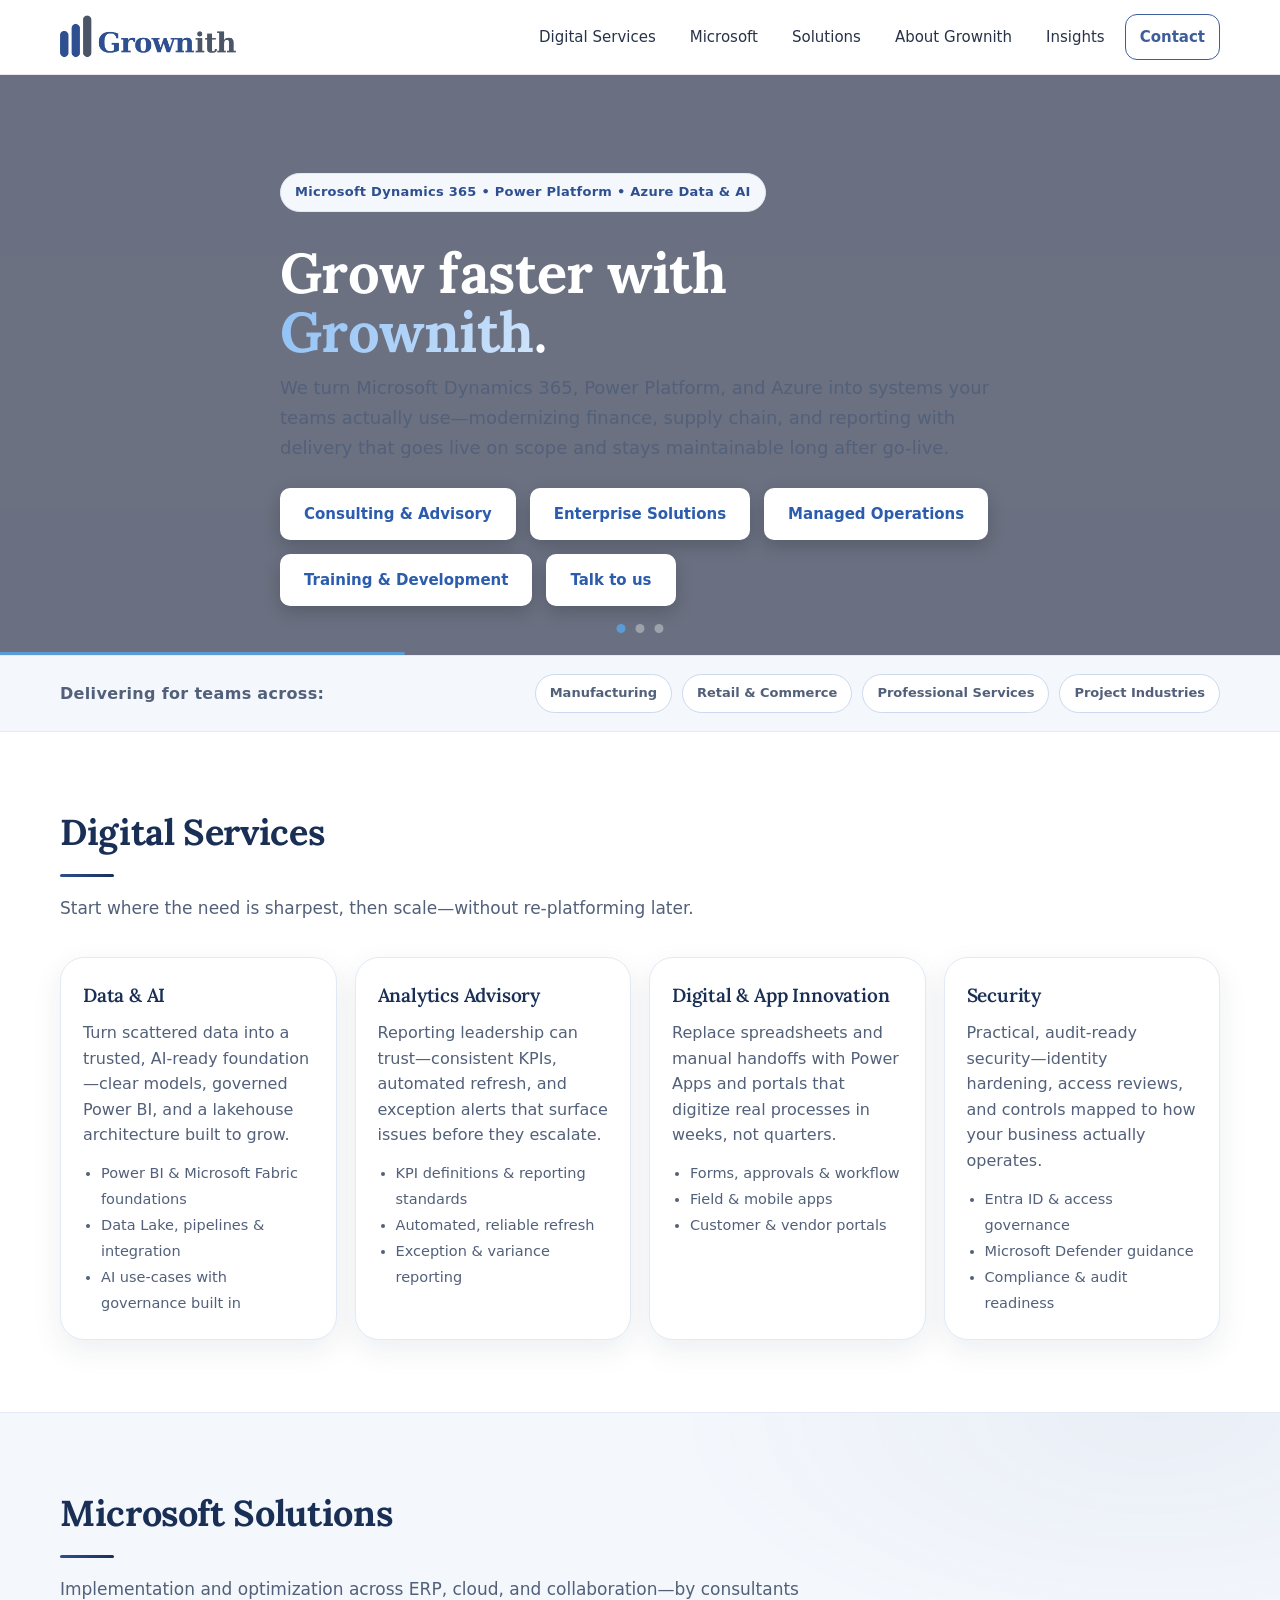
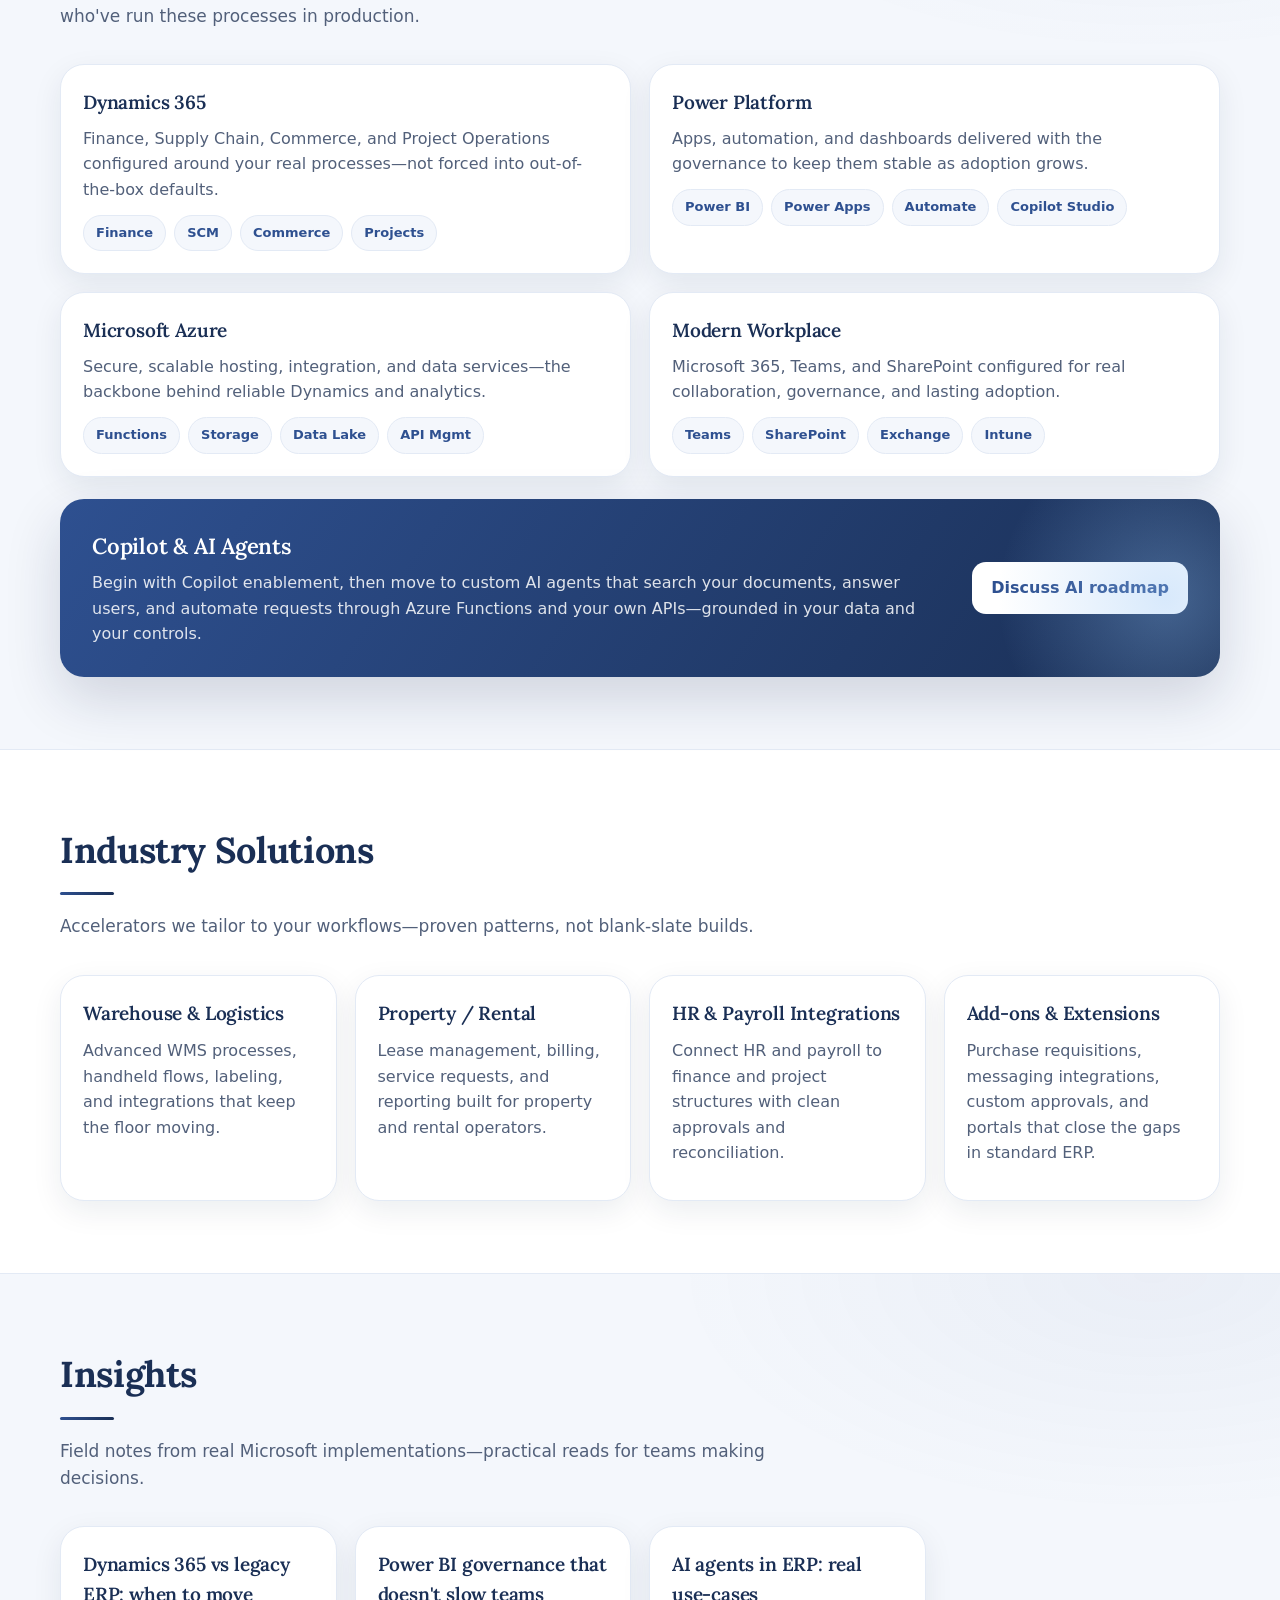
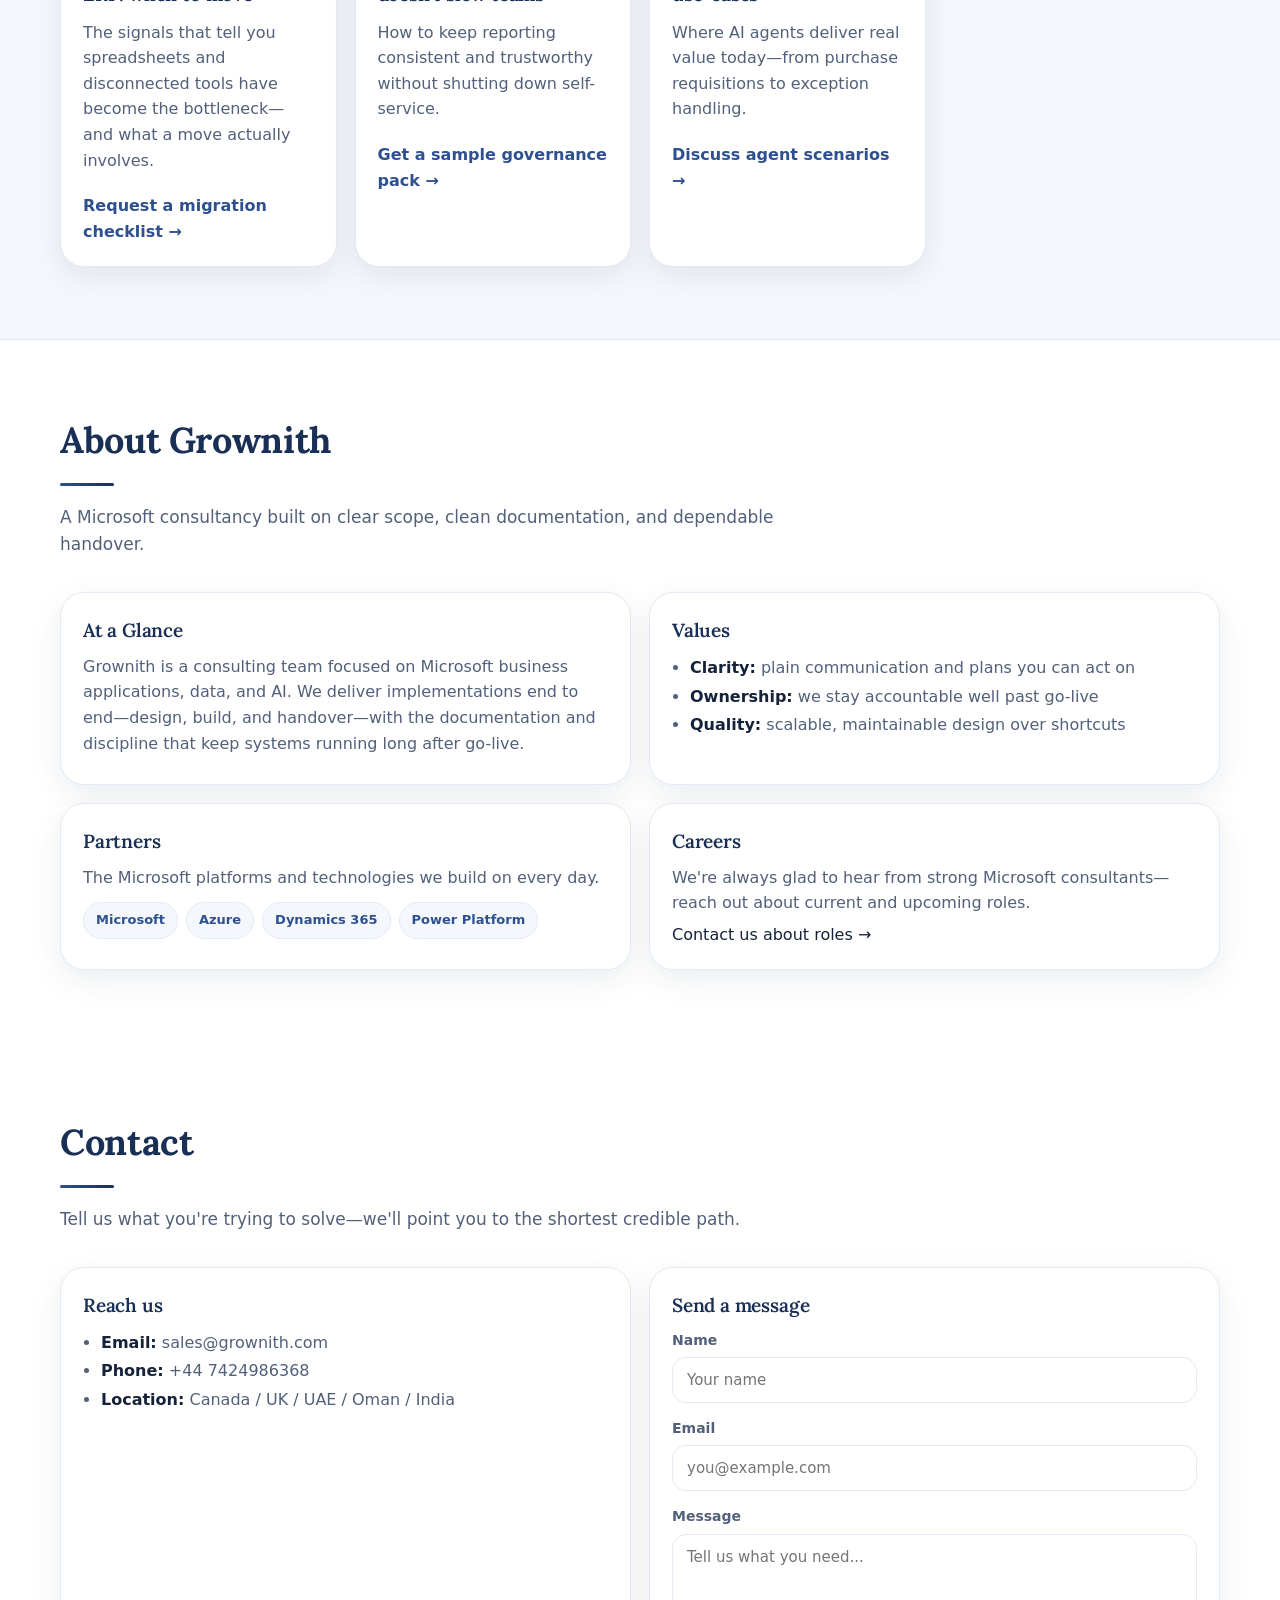
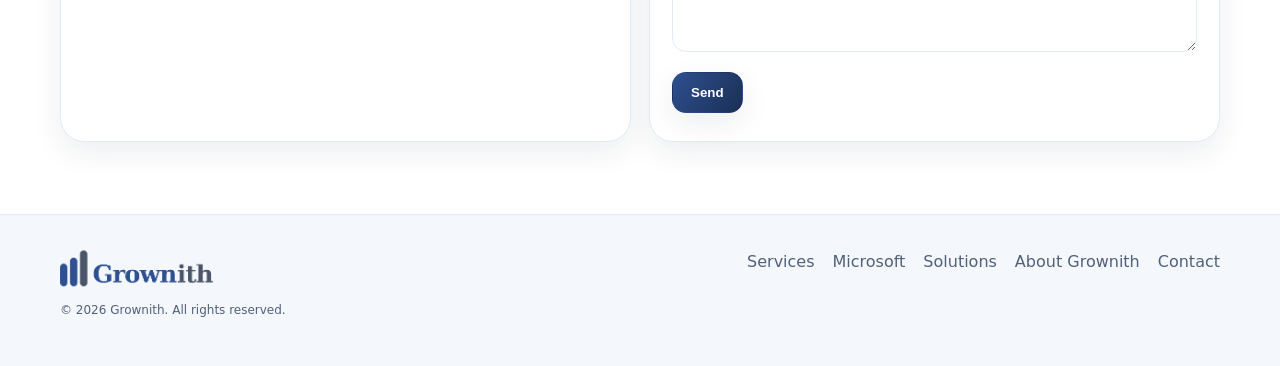
==== commit 88408683: "fix: rename 'Our Company' to 'About Grownith' and reorder nav to match page flow" ====
--- a/index.html
+++ b/index.html
@@ -40,12 +40,12 @@
 
       <nav class="nav" id="nav">
         <div class="nav-item dropdown">
-          <a href="#company" class="nav-link">Our Company</a>
+          <a href="#services" class="nav-link">Digital Services</a>
           <div class="dropdown-panel">
-            <a href="#about">At a Glance</a>
-            <a href="#values">Values</a>
-            <a href="#partners">Partners</a>
-            <a href="#careers">Careers</a>
+            <a href="#dataai">Data & AI</a>
+            <a href="#analytics">Analytics Advisory</a>
+            <a href="#apps">Digital & App Innovation</a>
+            <a href="#security">Security</a>
           </div>
         </div>
 
@@ -61,21 +61,21 @@
         </div>
 
         <div class="nav-item dropdown">
-          <a href="#services" class="nav-link">Digital Services</a>
-          <div class="dropdown-panel">
-            <a href="#dataai">Data & AI</a>
-            <a href="#analytics">Analytics Advisory</a>
-            <a href="#apps">Digital & App Innovation</a>
-            <a href="#security">Security</a>
-          </div>
-        </div>
-
-        <div class="nav-item dropdown">
           <a href="#solutions" class="nav-link">Solutions</a>
           <div class="dropdown-panel">
             <a href="#verticals">Industry Solutions</a>
             <a href="#addons">Add-ons</a>
             <a href="#integrations">Integrations</a>
+          </div>
+        </div>
+
+        <div class="nav-item dropdown">
+          <a href="#company" class="nav-link">About Grownith</a>
+          <div class="dropdown-panel">
+            <a href="#about">At a Glance</a>
+            <a href="#values">Values</a>
+            <a href="#partners">Partners</a>
+            <a href="#careers">Careers</a>
           </div>
         </div>
 
@@ -425,9 +425,10 @@
         <p class="muted tiny">© <span id="year"></span> Grownith. All rights reserved.</p>
       </div>
       <div class="footer-links">
-        <a href="#company">Our Company</a>
         <a href="#services">Services</a>
         <a href="#microsoft">Microsoft</a>
+        <a href="#solutions">Solutions</a>
+        <a href="#company">About Grownith</a>
         <a href="#contact">Contact</a>
       </div>
     </div>
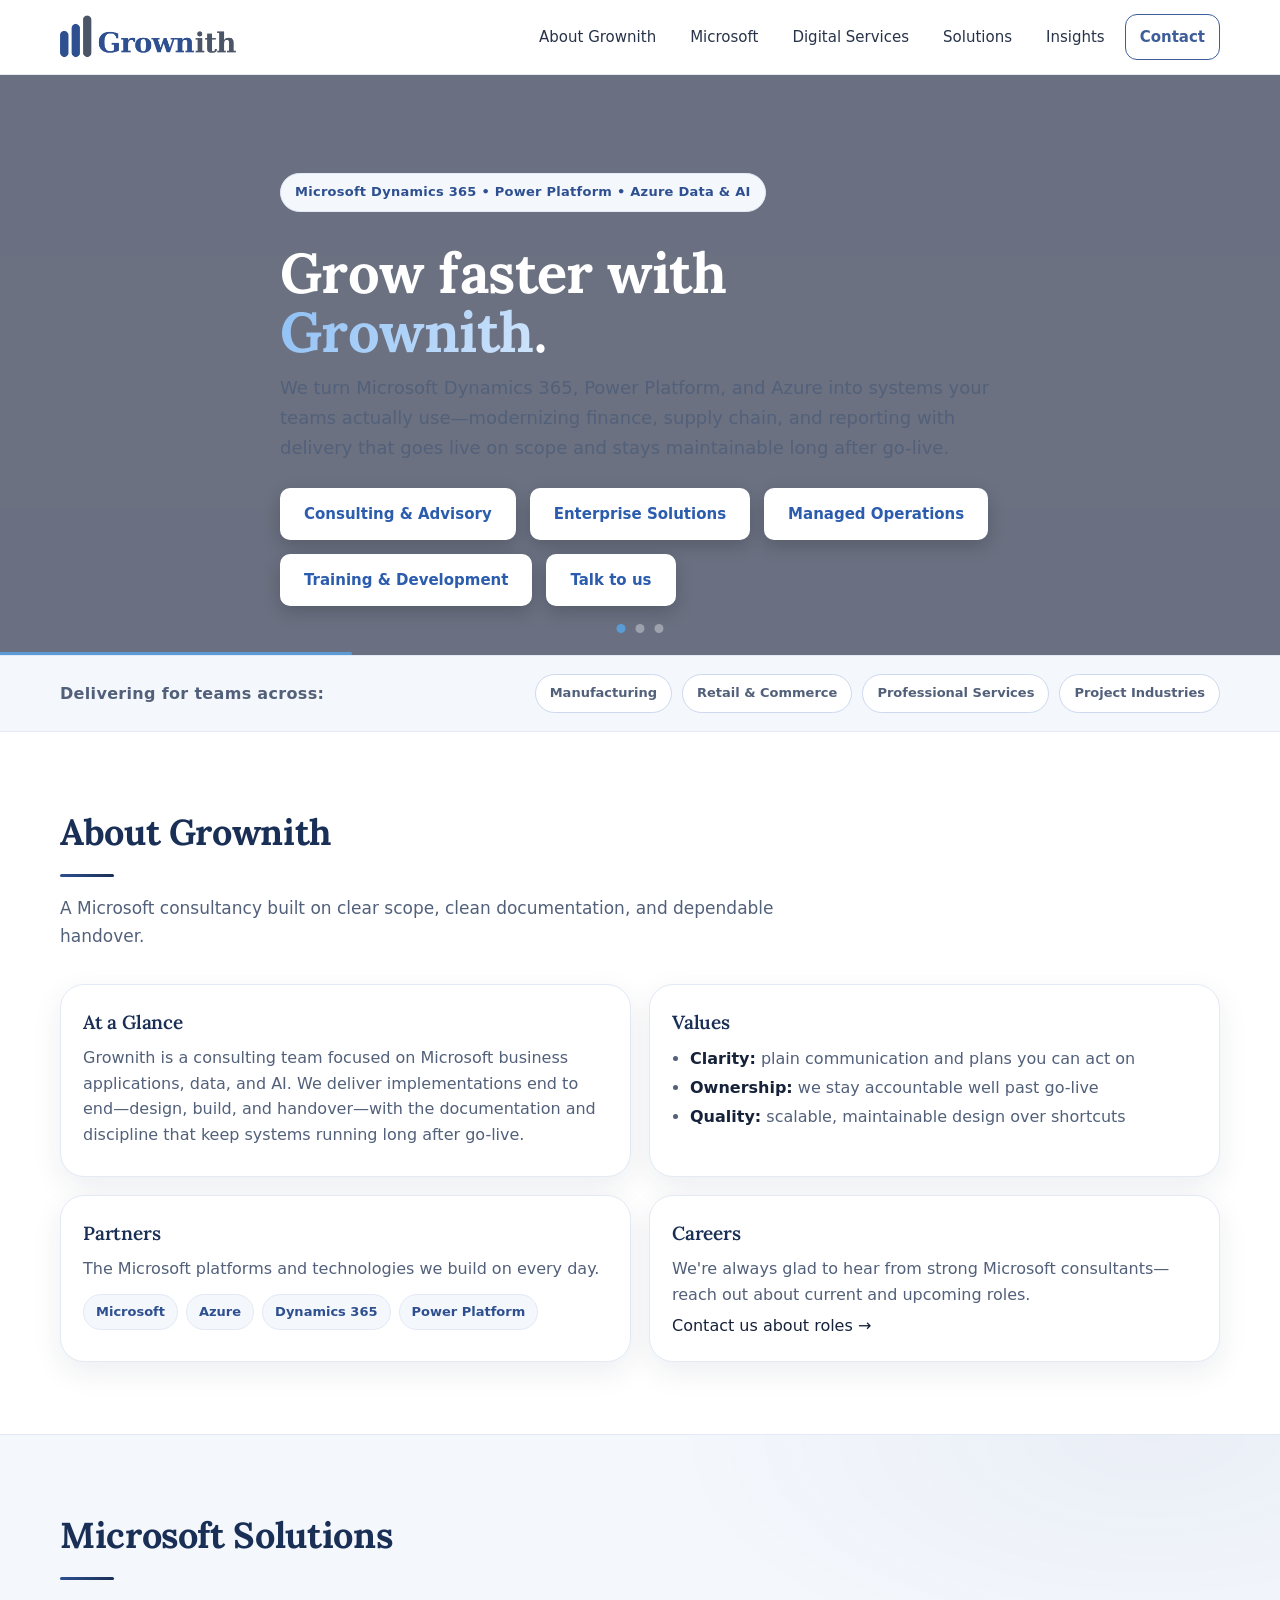
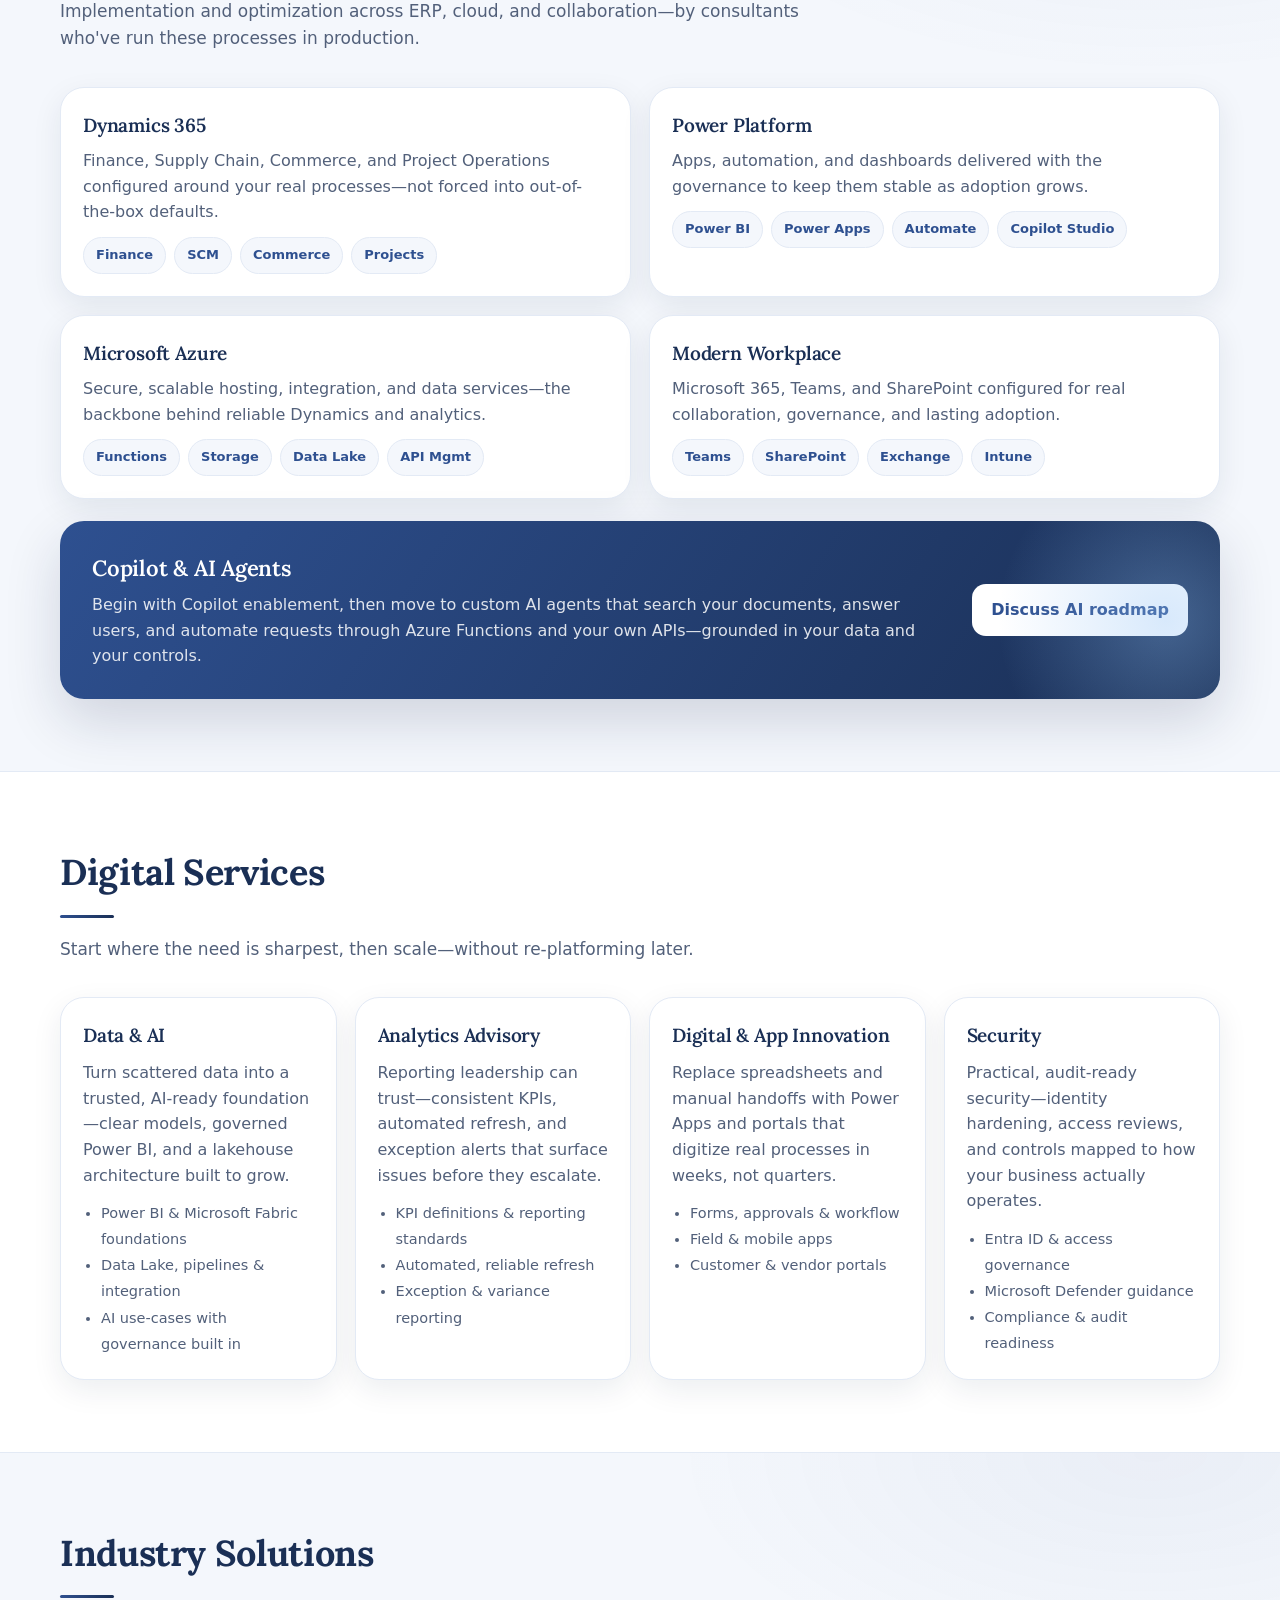
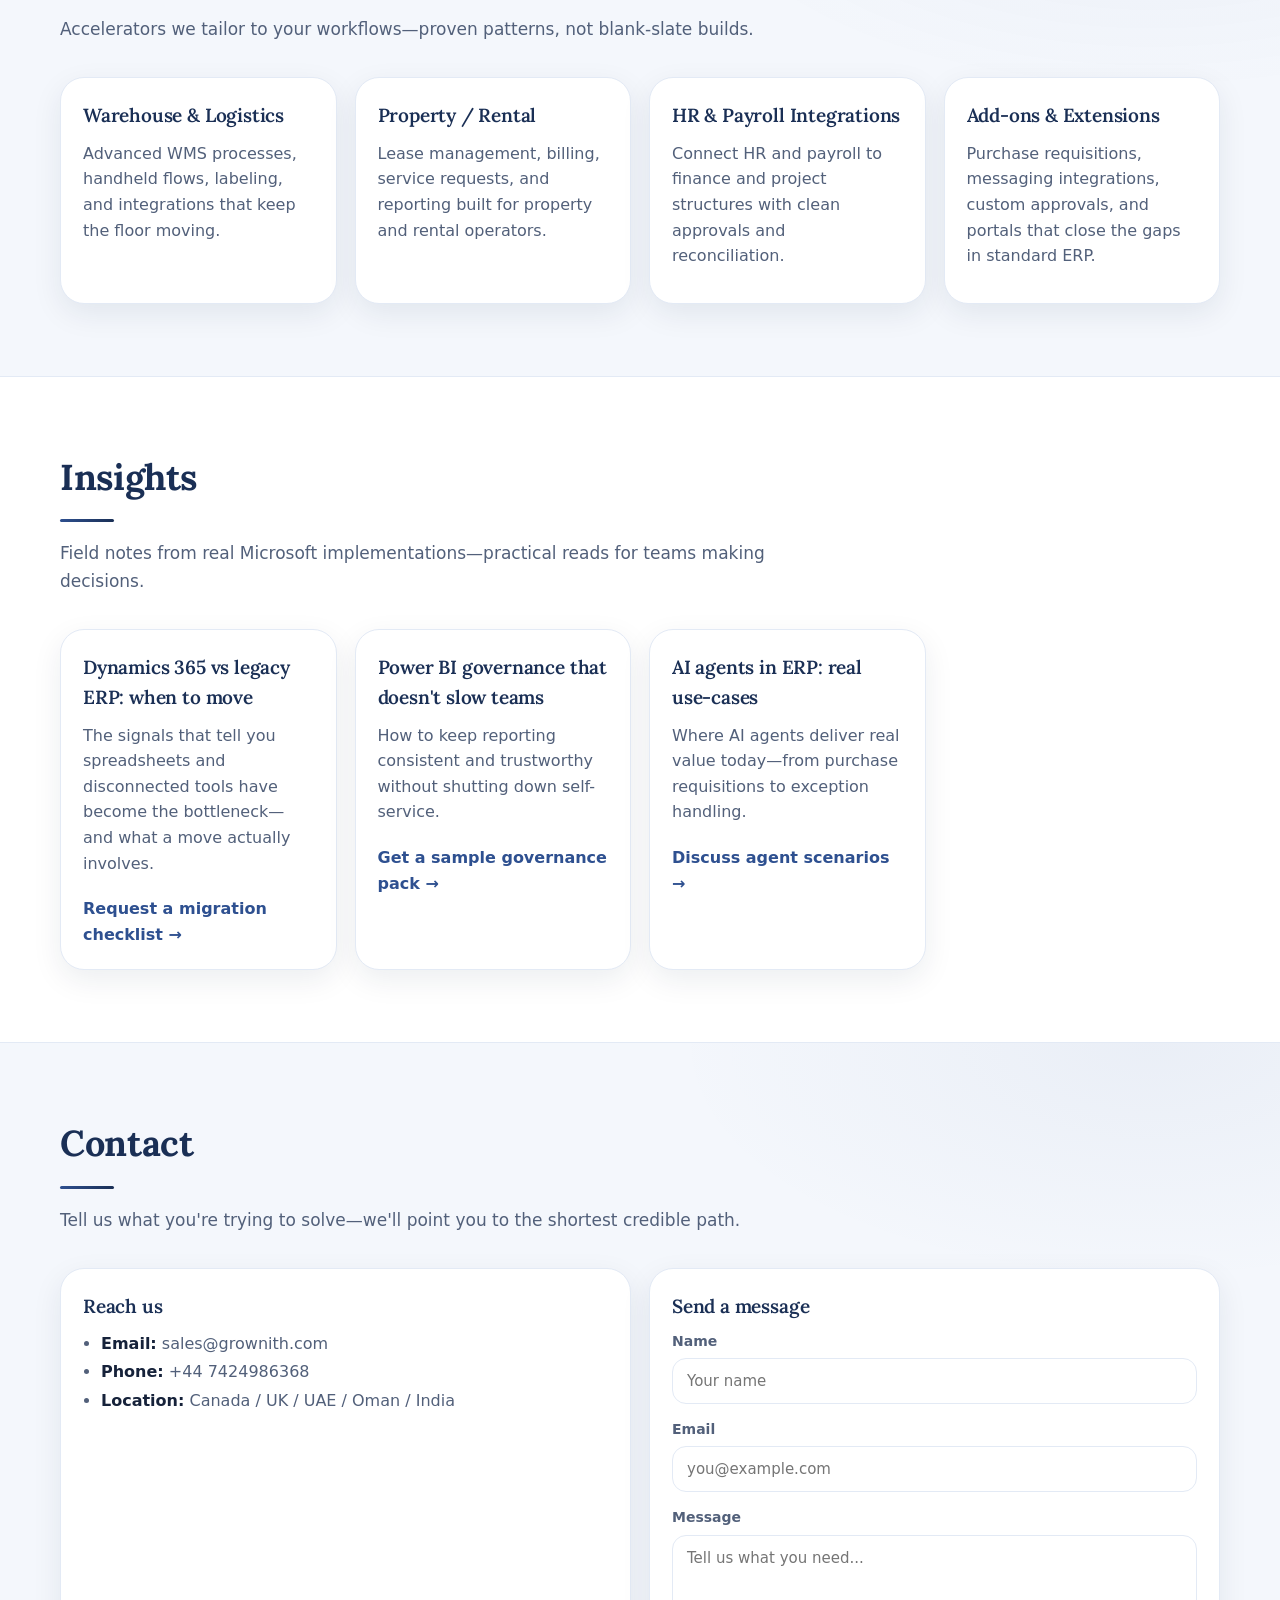
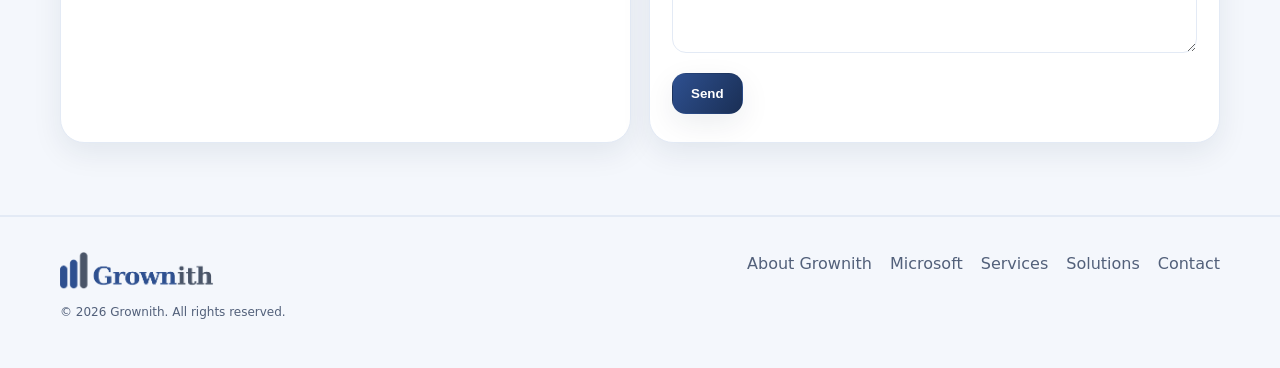
==== commit 6ccc795b: "fix: reorder nav and page sections to About Grownith > Microsoft > Digital Services > Solutions > In" ====
--- a/index.html
+++ b/index.html
@@ -40,12 +40,12 @@
 
       <nav class="nav" id="nav">
         <div class="nav-item dropdown">
-          <a href="#services" class="nav-link">Digital Services</a>
+          <a href="#company" class="nav-link">About Grownith</a>
           <div class="dropdown-panel">
-            <a href="#dataai">Data & AI</a>
-            <a href="#analytics">Analytics Advisory</a>
-            <a href="#apps">Digital & App Innovation</a>
-            <a href="#security">Security</a>
+            <a href="#about">At a Glance</a>
+            <a href="#values">Values</a>
+            <a href="#partners">Partners</a>
+            <a href="#careers">Careers</a>
           </div>
         </div>
 
@@ -61,21 +61,21 @@
         </div>
 
         <div class="nav-item dropdown">
+          <a href="#services" class="nav-link">Digital Services</a>
+          <div class="dropdown-panel">
+            <a href="#dataai">Data & AI</a>
+            <a href="#analytics">Analytics Advisory</a>
+            <a href="#apps">Digital & App Innovation</a>
+            <a href="#security">Security</a>
+          </div>
+        </div>
+
+        <div class="nav-item dropdown">
           <a href="#solutions" class="nav-link">Solutions</a>
           <div class="dropdown-panel">
             <a href="#verticals">Industry Solutions</a>
             <a href="#addons">Add-ons</a>
             <a href="#integrations">Integrations</a>
-          </div>
-        </div>
-
-        <div class="nav-item dropdown">
-          <a href="#company" class="nav-link">About Grownith</a>
-          <div class="dropdown-panel">
-            <a href="#about">At a Glance</a>
-            <a href="#values">Values</a>
-            <a href="#partners">Partners</a>
-            <a href="#careers">Careers</a>
           </div>
         </div>
 
@@ -158,7 +158,107 @@
     </div>
   </section>
 
-  <!-- Services -->
+  <!-- 1. About Grownith -->
+  <section id="company" class="section">
+    <div class="container">
+      <div class="section-head">
+        <h2>About Grownith</h2>
+        <p>A Microsoft consultancy built on clear scope, clean documentation, and dependable handover.</p>
+      </div>
+
+      <div class="grid-2">
+        <div class="panel" id="about">
+          <h3>At a Glance</h3>
+          <p>
+            Grownith is a consulting team focused on Microsoft business applications, data, and AI.
+            We deliver implementations end to end—design, build, and handover—with the documentation
+            and discipline that keep systems running long after go-live.
+          </p>
+        </div>
+
+        <div class="panel" id="values">
+          <h3>Values</h3>
+          <ul class="plain">
+            <li><strong>Clarity:</strong> plain communication and plans you can act on</li>
+            <li><strong>Ownership:</strong> we stay accountable well past go-live</li>
+            <li><strong>Quality:</strong> scalable, maintainable design over shortcuts</li>
+          </ul>
+        </div>
+
+        <div class="panel" id="partners">
+          <h3>Partners</h3>
+          <p>The Microsoft platforms and technologies we build on every day.</p>
+          <div class="chips">
+            <span>Microsoft</span><span>Azure</span><span>Dynamics 365</span><span>Power Platform</span>
+          </div>
+        </div>
+
+        <div class="panel" id="careers">
+          <h3>Careers</h3>
+          <p>We're always glad to hear from strong Microsoft consultants—reach out about current and upcoming roles.</p>
+          <a class="link" href="#contact">Contact us about roles →</a>
+        </div>
+      </div>
+    </div>
+  </section>
+
+  <!-- 2. Microsoft -->
+  <section id="microsoft" class="section alt">
+    <div class="container">
+      <div class="section-head">
+        <h2>Microsoft Solutions</h2>
+        <p>Implementation and optimization across ERP, cloud, and collaboration—by consultants who've run these processes in production.</p>
+      </div>
+
+      <div class="grid-2">
+        <div class="panel" id="dynamics">
+          <h3>Dynamics 365</h3>
+          <p>Finance, Supply Chain, Commerce, and Project Operations configured around your real processes—not forced into out-of-the-box defaults.</p>
+          <div class="chips">
+            <span>Finance</span><span>SCM</span><span>Commerce</span><span>Projects</span>
+          </div>
+        </div>
+
+        <div class="panel" id="powerplatform">
+          <h3>Power Platform</h3>
+          <p>Apps, automation, and dashboards delivered with the governance to keep them stable as adoption grows.</p>
+          <div class="chips">
+            <span>Power BI</span><span>Power Apps</span><span>Automate</span><span>Copilot Studio</span>
+          </div>
+        </div>
+
+        <div class="panel" id="azure">
+          <h3>Microsoft Azure</h3>
+          <p>Secure, scalable hosting, integration, and data services—the backbone behind reliable Dynamics and analytics.</p>
+          <div class="chips">
+            <span>Functions</span><span>Storage</span><span>Data Lake</span><span>API Mgmt</span>
+          </div>
+        </div>
+
+        <div class="panel" id="m365">
+          <h3>Modern Workplace</h3>
+          <p>Microsoft 365, Teams, and SharePoint configured for real collaboration, governance, and lasting adoption.</p>
+          <div class="chips">
+            <span>Teams</span><span>SharePoint</span><span>Exchange</span><span>Intune</span>
+          </div>
+        </div>
+      </div>
+
+      <div class="callout" id="copilot">
+        <div>
+          <h3>Copilot & AI Agents</h3>
+          <p>
+            Begin with Copilot enablement, then move to custom AI agents that search your documents,
+            answer users, and automate requests through Azure Functions and your own APIs—grounded in
+            your data and your controls.
+          </p>
+        </div>
+        <a class="btn primary" href="#contact">Discuss AI roadmap</a>
+      </div>
+    </div>
+  </section>
+
+  <!-- 3. Digital Services -->
   <section id="services" class="section">
     <div class="container">
       <div class="section-head">
@@ -210,64 +310,8 @@
     </div>
   </section>
 
-  <!-- Microsoft -->
-  <section id="microsoft" class="section alt">
-    <div class="container">
-      <div class="section-head">
-        <h2>Microsoft Solutions</h2>
-        <p>Implementation and optimization across ERP, cloud, and collaboration—by consultants who've run these processes in production.</p>
-      </div>
-
-      <div class="grid-2">
-        <div class="panel" id="dynamics">
-          <h3>Dynamics 365</h3>
-          <p>Finance, Supply Chain, Commerce, and Project Operations configured around your real processes—not forced into out-of-the-box defaults.</p>
-          <div class="chips">
-            <span>Finance</span><span>SCM</span><span>Commerce</span><span>Projects</span>
-          </div>
-        </div>
-
-        <div class="panel" id="powerplatform">
-          <h3>Power Platform</h3>
-          <p>Apps, automation, and dashboards delivered with the governance to keep them stable as adoption grows.</p>
-          <div class="chips">
-            <span>Power BI</span><span>Power Apps</span><span>Automate</span><span>Copilot Studio</span>
-          </div>
-        </div>
-
-        <div class="panel" id="azure">
-          <h3>Microsoft Azure</h3>
-          <p>Secure, scalable hosting, integration, and data services—the backbone behind reliable Dynamics and analytics.</p>
-          <div class="chips">
-            <span>Functions</span><span>Storage</span><span>Data Lake</span><span>API Mgmt</span>
-          </div>
-        </div>
-
-        <div class="panel" id="m365">
-          <h3>Modern Workplace</h3>
-          <p>Microsoft 365, Teams, and SharePoint configured for real collaboration, governance, and lasting adoption.</p>
-          <div class="chips">
-            <span>Teams</span><span>SharePoint</span><span>Exchange</span><span>Intune</span>
-          </div>
-        </div>
-      </div>
-
-      <div class="callout" id="copilot">
-        <div>
-          <h3>Copilot & AI Agents</h3>
-          <p>
-            Begin with Copilot enablement, then move to custom AI agents that search your documents,
-            answer users, and automate requests through Azure Functions and your own APIs—grounded in
-            your data and your controls.
-          </p>
-        </div>
-        <a class="btn primary" href="#contact">Discuss AI roadmap</a>
-      </div>
-    </div>
-  </section>
-
-  <!-- Solutions / Verticals -->
-  <section id="solutions" class="section">
+  <!-- 4. Solutions -->
+  <section id="solutions" class="section alt">
     <div class="container">
       <div class="section-head">
         <h2>Industry Solutions</h2>
@@ -295,8 +339,8 @@
     </div>
   </section>
 
-  <!-- Insights -->
-  <section id="insights" class="section alt">
+  <!-- 5. Insights -->
+  <section id="insights" class="section">
     <div class="container">
       <div class="section-head">
         <h2>Insights</h2>
@@ -325,52 +369,8 @@
     </div>
   </section>
 
-  <!-- Company -->
-  <section id="company" class="section">
-    <div class="container">
-      <div class="section-head">
-        <h2>About Grownith</h2>
-        <p>A Microsoft consultancy built on clear scope, clean documentation, and dependable handover.</p>
-      </div>
-
-      <div class="grid-2">
-        <div class="panel" id="about">
-          <h3>At a Glance</h3>
-          <p>
-            Grownith is a consulting team focused on Microsoft business applications, data, and AI.
-            We deliver implementations end to end—design, build, and handover—with the documentation
-            and discipline that keep systems running long after go-live.
-          </p>
-        </div>
-
-        <div class="panel" id="values">
-          <h3>Values</h3>
-          <ul class="plain">
-            <li><strong>Clarity:</strong> plain communication and plans you can act on</li>
-            <li><strong>Ownership:</strong> we stay accountable well past go-live</li>
-            <li><strong>Quality:</strong> scalable, maintainable design over shortcuts</li>
-          </ul>
-        </div>
-
-        <div class="panel" id="partners">
-          <h3>Partners</h3>
-          <p>The Microsoft platforms and technologies we build on every day.</p>
-          <div class="chips">
-            <span>Microsoft</span><span>Azure</span><span>Dynamics 365</span><span>Power Platform</span>
-          </div>
-        </div>
-
-        <div class="panel" id="careers">
-          <h3>Careers</h3>
-          <p>We're always glad to hear from strong Microsoft consultants—reach out about current and upcoming roles.</p>
-          <a class="link" href="#contact">Contact us about roles →</a>
-        </div>
-      </div>
-    </div>
-  </section>
-
-  <!-- Contact -->
-  <section id="contact" class="section contact">
+  <!-- 6. Contact -->
+  <section id="contact" class="section alt">
     <div class="container">
       <div class="section-head">
         <h2>Contact</h2>
@@ -425,10 +425,10 @@
         <p class="muted tiny">© <span id="year"></span> Grownith. All rights reserved.</p>
       </div>
       <div class="footer-links">
+        <a href="#company">About Grownith</a>
+        <a href="#microsoft">Microsoft</a>
         <a href="#services">Services</a>
-        <a href="#microsoft">Microsoft</a>
         <a href="#solutions">Solutions</a>
-        <a href="#company">About Grownith</a>
         <a href="#contact">Contact</a>
       </div>
     </div>
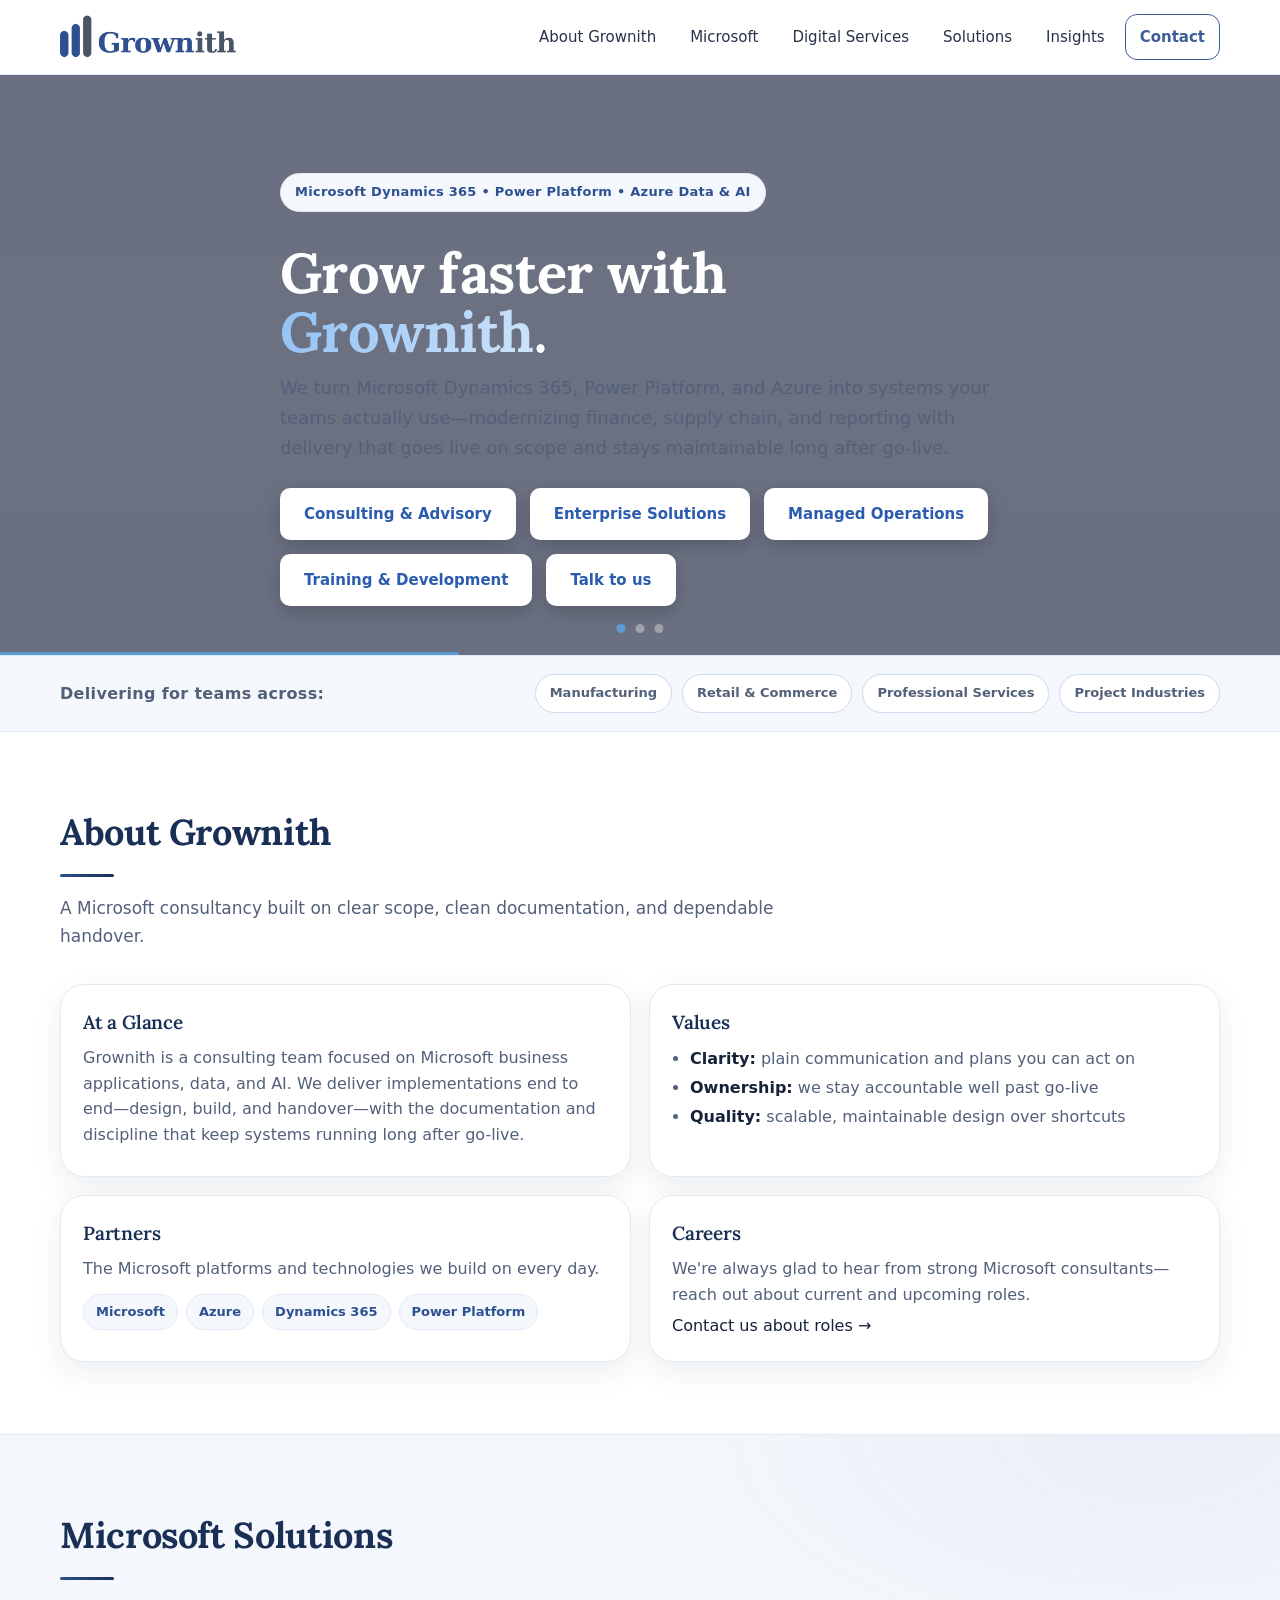
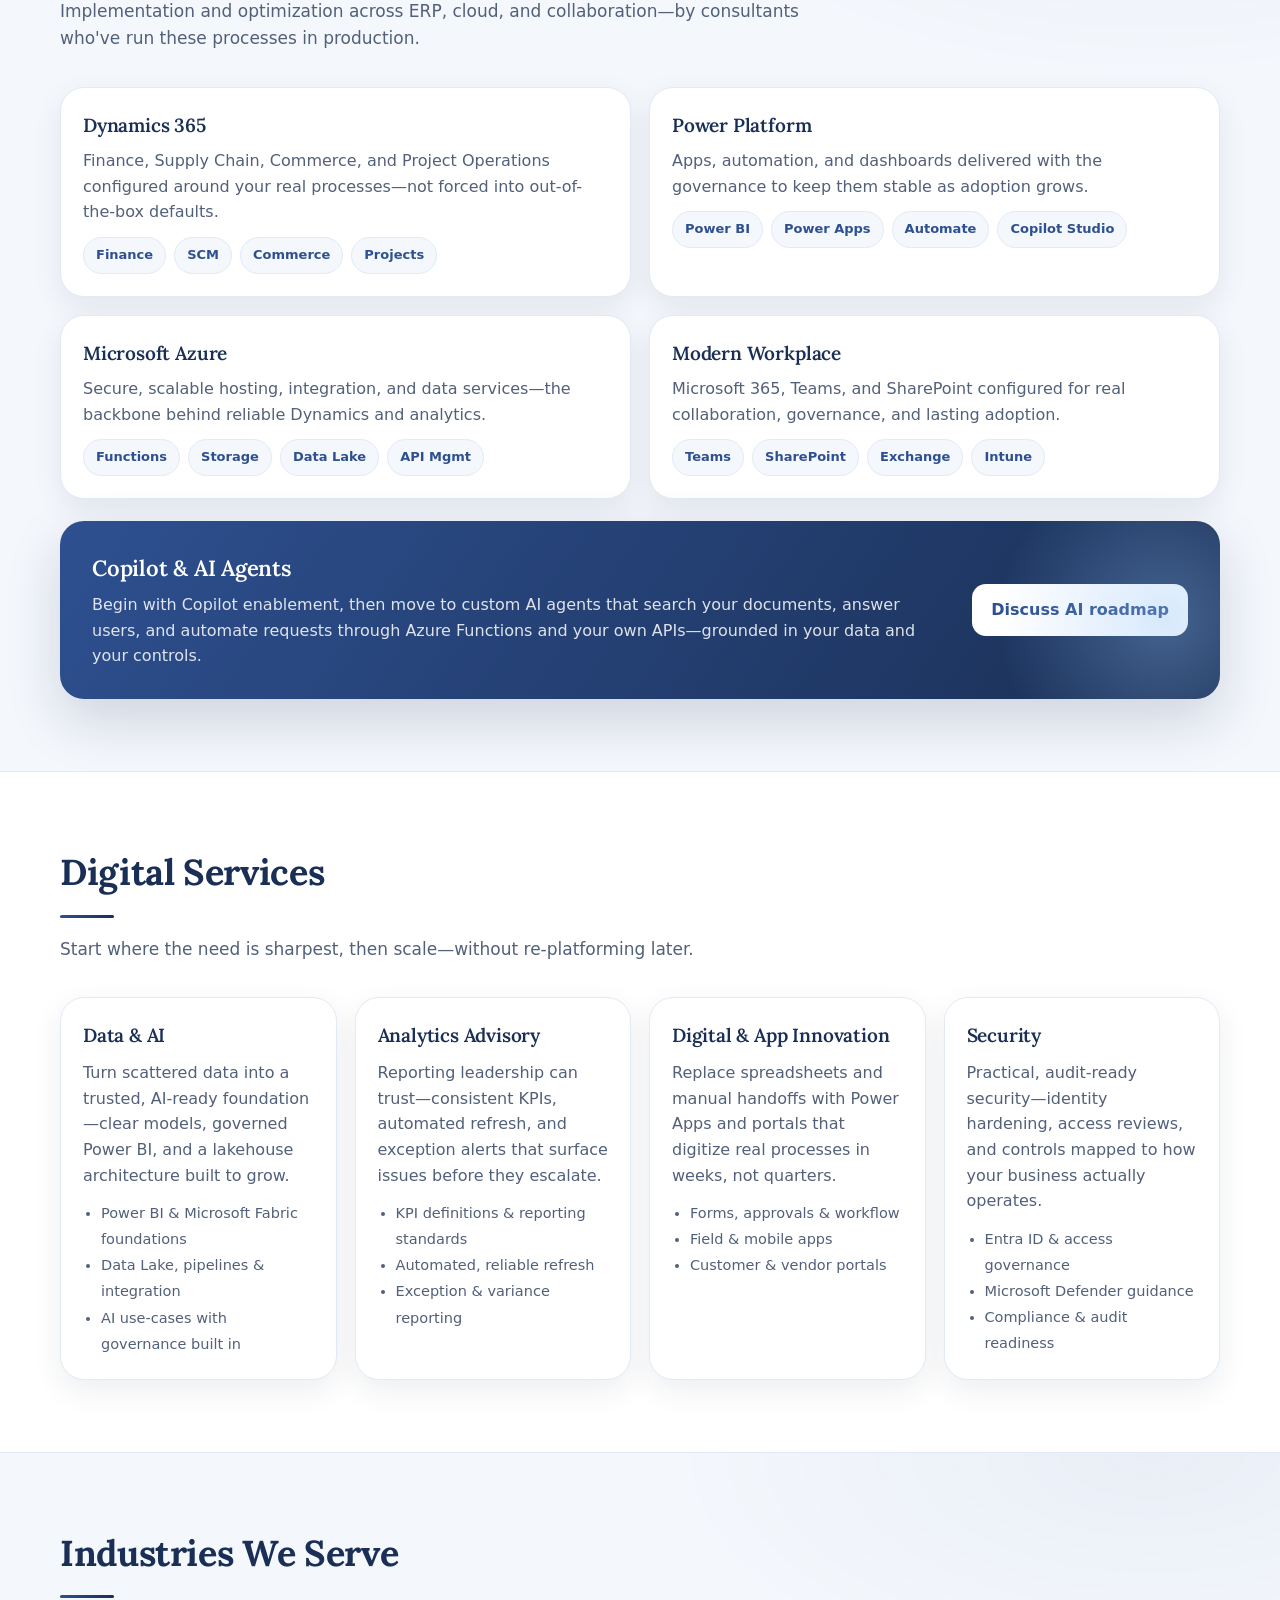
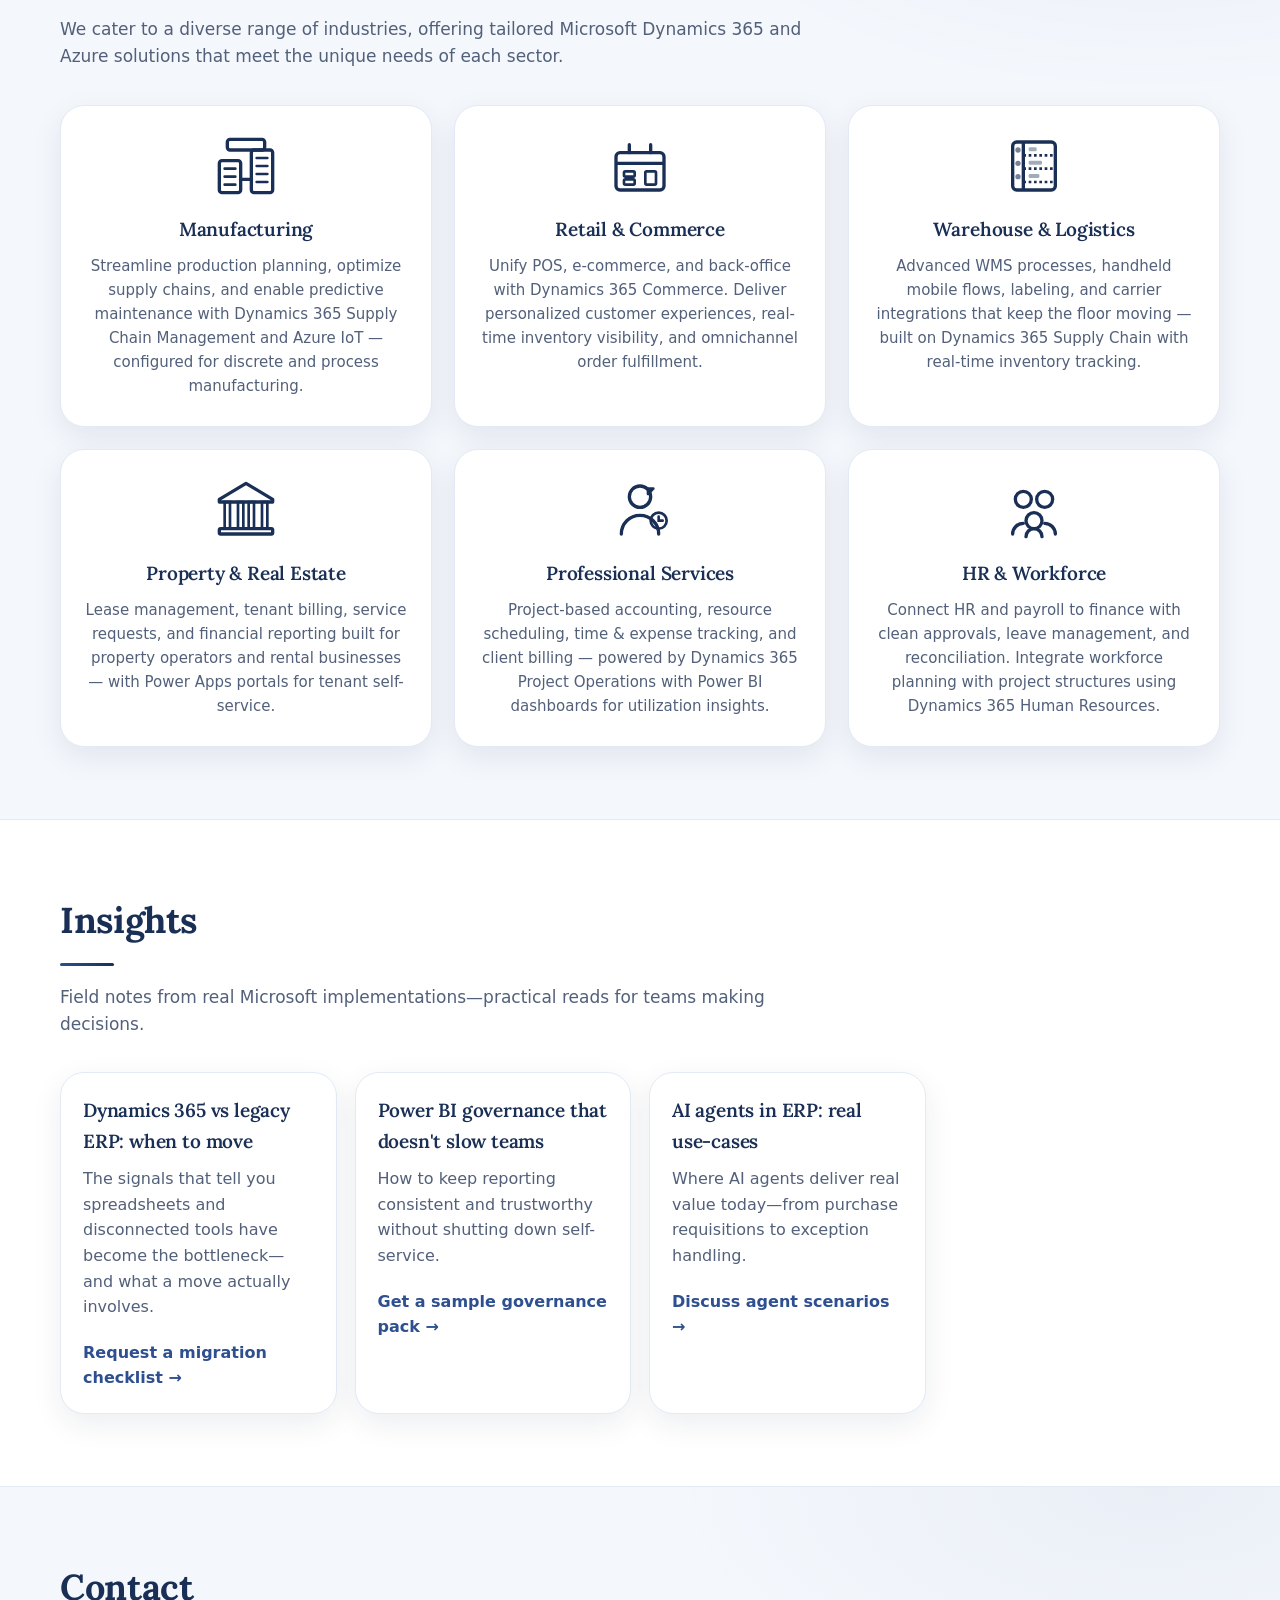
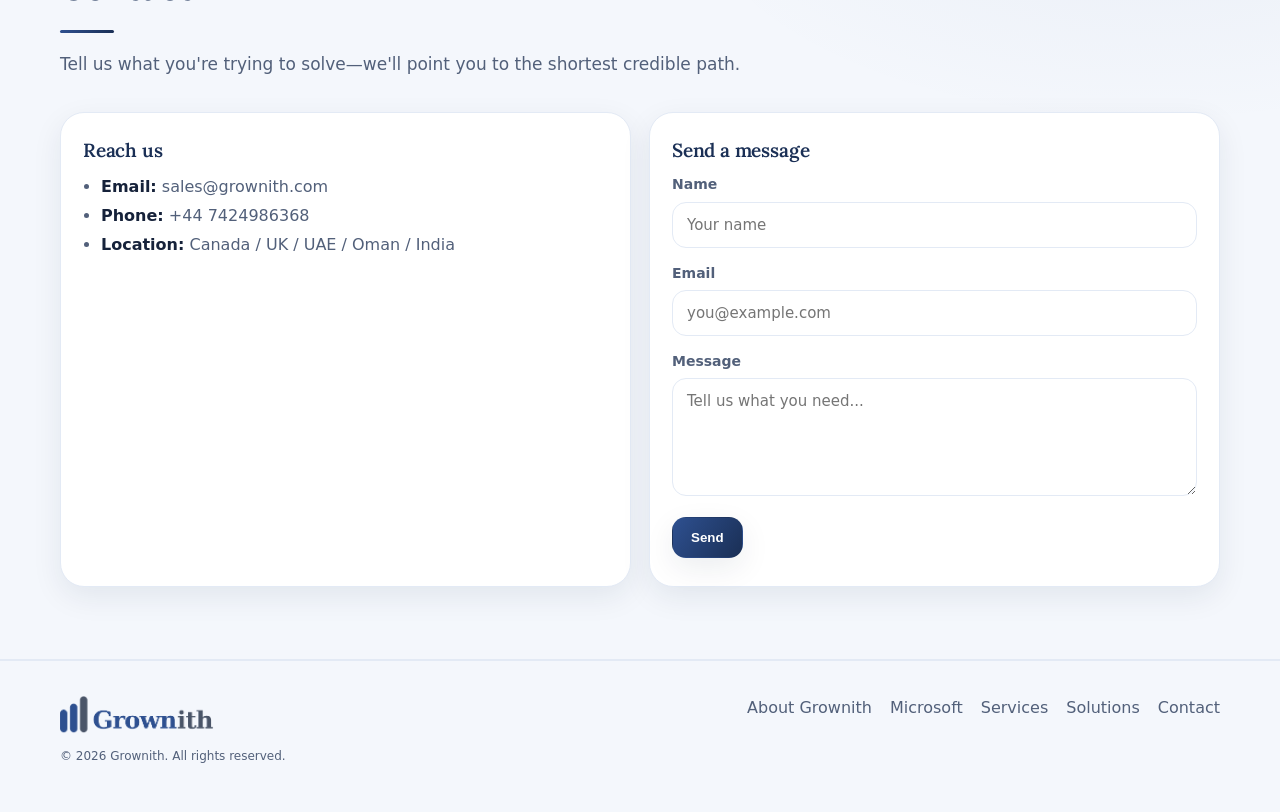
==== commit 4e5e9a01: "feat: add rich 'Industries We Serve' section with SVG icons and detailed descriptions" ====
--- a/index.html
+++ b/index.html
@@ -310,30 +310,104 @@
     </div>
   </section>
 
-  <!-- 4. Solutions -->
+  <!-- 4. Industries We Serve -->
   <section id="solutions" class="section alt">
     <div class="container">
       <div class="section-head">
-        <h2>Industry Solutions</h2>
-        <p>Accelerators we tailor to your workflows—proven patterns, not blank-slate builds.</p>
-      </div>
-
-      <div class="cards">
-        <article class="card" id="verticals">
+        <h2>Industries We Serve</h2>
+        <p>We cater to a diverse range of industries, offering tailored Microsoft Dynamics 365 and Azure solutions that meet the unique needs of each sector.</p>
+      </div>
+
+      <div class="industry-grid">
+        <article class="industry-card">
+          <div class="industry-icon">
+            <svg viewBox="0 0 48 48" fill="none" xmlns="http://www.w3.org/2000/svg">
+              <rect x="4" y="20" width="16" height="24" rx="2" stroke="currentColor" stroke-width="2.5"/>
+              <rect x="28" y="12" width="16" height="32" rx="2" stroke="currentColor" stroke-width="2.5"/>
+              <path d="M8 26h8M8 32h8M8 38h8" stroke="currentColor" stroke-width="2" stroke-linecap="round"/>
+              <path d="M32 18h8M32 24h8M32 30h8M32 36h8" stroke="currentColor" stroke-width="2" stroke-linecap="round"/>
+              <path d="M20 34h8" stroke="currentColor" stroke-width="2.5" stroke-linecap="round"/>
+              <rect x="10" y="4" width="28" height="8" rx="2" stroke="currentColor" stroke-width="2.5"/>
+            </svg>
+          </div>
+          <h3>Manufacturing</h3>
+          <p>Streamline production planning, optimize supply chains, and enable predictive maintenance with Dynamics 365 Supply Chain Management and Azure IoT — configured for discrete and process manufacturing.</p>
+        </article>
+
+        <article class="industry-card">
+          <div class="industry-icon">
+            <svg viewBox="0 0 48 48" fill="none" xmlns="http://www.w3.org/2000/svg">
+              <rect x="6" y="14" width="36" height="28" rx="3" stroke="currentColor" stroke-width="2.5"/>
+              <path d="M6 22h36" stroke="currentColor" stroke-width="2.5"/>
+              <path d="M16 8v6M32 8v6" stroke="currentColor" stroke-width="2.5" stroke-linecap="round"/>
+              <rect x="12" y="28" width="8" height="4" rx="1" stroke="currentColor" stroke-width="2"/>
+              <rect x="12" y="34" width="8" height="4" rx="1" stroke="currentColor" stroke-width="2"/>
+              <rect x="28" y="28" width="8" height="10" rx="1" stroke="currentColor" stroke-width="2"/>
+            </svg>
+          </div>
+          <h3>Retail & Commerce</h3>
+          <p>Unify POS, e-commerce, and back-office with Dynamics 365 Commerce. Deliver personalized customer experiences, real-time inventory visibility, and omnichannel order fulfillment.</p>
+        </article>
+
+        <article class="industry-card">
+          <div class="industry-icon">
+            <svg viewBox="0 0 48 48" fill="none" xmlns="http://www.w3.org/2000/svg">
+              <rect x="8" y="6" width="32" height="36" rx="3" stroke="currentColor" stroke-width="2.5"/>
+              <path d="M16 6v36" stroke="currentColor" stroke-width="2.5"/>
+              <path d="M16 16h24M16 26h24M16 36h24" stroke="currentColor" stroke-width="2" stroke-dasharray="2 2"/>
+              <rect x="20" y="10" width="6" height="3" rx="1" fill="currentColor" opacity="0.4"/>
+              <rect x="20" y="20" width="10" height="3" rx="1" fill="currentColor" opacity="0.4"/>
+              <rect x="20" y="30" width="8" height="3" rx="1" fill="currentColor" opacity="0.4"/>
+              <circle cx="12" cy="12" r="2" fill="currentColor" opacity="0.6"/>
+              <circle cx="12" cy="22" r="2" fill="currentColor" opacity="0.6"/>
+              <circle cx="12" cy="32" r="2" fill="currentColor" opacity="0.6"/>
+            </svg>
+          </div>
           <h3>Warehouse & Logistics</h3>
-          <p>Advanced WMS processes, handheld flows, labeling, and integrations that keep the floor moving.</p>
-        </article>
-        <article class="card">
-          <h3>Property / Rental</h3>
-          <p>Lease management, billing, service requests, and reporting built for property and rental operators.</p>
-        </article>
-        <article class="card">
-          <h3>HR & Payroll Integrations</h3>
-          <p>Connect HR and payroll to finance and project structures with clean approvals and reconciliation.</p>
-        </article>
-        <article class="card" id="addons">
-          <h3>Add-ons & Extensions</h3>
-          <p>Purchase requisitions, messaging integrations, custom approvals, and portals that close the gaps in standard ERP.</p>
+          <p>Advanced WMS processes, handheld mobile flows, labeling, and carrier integrations that keep the floor moving — built on Dynamics 365 Supply Chain with real-time inventory tracking.</p>
+        </article>
+
+        <article class="industry-card">
+          <div class="industry-icon">
+            <svg viewBox="0 0 48 48" fill="none" xmlns="http://www.w3.org/2000/svg">
+              <path d="M24 4L4 16v2h40v-2L24 4z" stroke="currentColor" stroke-width="2.5" stroke-linejoin="round"/>
+              <rect x="8" y="18" width="4" height="20" stroke="currentColor" stroke-width="2"/>
+              <rect x="18" y="18" width="4" height="20" stroke="currentColor" stroke-width="2"/>
+              <rect x="26" y="18" width="4" height="20" stroke="currentColor" stroke-width="2"/>
+              <rect x="36" y="18" width="4" height="20" stroke="currentColor" stroke-width="2"/>
+              <rect x="4" y="38" width="40" height="4" rx="1" stroke="currentColor" stroke-width="2.5"/>
+            </svg>
+          </div>
+          <h3>Property & Real Estate</h3>
+          <p>Lease management, tenant billing, service requests, and financial reporting built for property operators and rental businesses — with Power Apps portals for tenant self-service.</p>
+        </article>
+
+        <article class="industry-card">
+          <div class="industry-icon">
+            <svg viewBox="0 0 48 48" fill="none" xmlns="http://www.w3.org/2000/svg">
+              <circle cx="24" cy="14" r="8" stroke="currentColor" stroke-width="2.5"/>
+              <path d="M10 42c0-7.732 6.268-14 14-14s14 6.268 14 14" stroke="currentColor" stroke-width="2.5" stroke-linecap="round"/>
+              <path d="M30 12l4-4M34 8h-4v4" stroke="currentColor" stroke-width="2" stroke-linecap="round" stroke-linejoin="round"/>
+              <circle cx="38" cy="32" r="6" stroke="currentColor" stroke-width="2"/>
+              <path d="M38 29v3h3" stroke="currentColor" stroke-width="2" stroke-linecap="round"/>
+            </svg>
+          </div>
+          <h3>Professional Services</h3>
+          <p>Project-based accounting, resource scheduling, time & expense tracking, and client billing — powered by Dynamics 365 Project Operations with Power BI dashboards for utilization insights.</p>
+        </article>
+
+        <article class="industry-card">
+          <div class="industry-icon">
+            <svg viewBox="0 0 48 48" fill="none" xmlns="http://www.w3.org/2000/svg">
+              <circle cx="16" cy="16" r="6" stroke="currentColor" stroke-width="2.5"/>
+              <circle cx="32" cy="16" r="6" stroke="currentColor" stroke-width="2.5"/>
+              <circle cx="24" cy="32" r="6" stroke="currentColor" stroke-width="2.5"/>
+              <path d="M8 42c0-4.418 3.582-8 8-8M40 42c0-4.418-3.582-8-8-8" stroke="currentColor" stroke-width="2.5" stroke-linecap="round"/>
+              <path d="M18 44c0-3.314 2.686-6 6-6s6 2.686 6 6" stroke="currentColor" stroke-width="2.5" stroke-linecap="round"/>
+            </svg>
+          </div>
+          <h3>HR & Workforce</h3>
+          <p>Connect HR and payroll to finance with clean approvals, leave management, and reconciliation. Integrate workforce planning with project structures using Dynamics 365 Human Resources.</p>
         </article>
       </div>
     </div>
--- a/style.css
+++ b/style.css
@@ -526,6 +526,47 @@
   .cards{grid-template-columns:1fr;}
 }
 
+/* ===== Industry Cards ===== */
+.industry-grid{display:grid;grid-template-columns:repeat(3,1fr);gap:22px;}
+.industry-card{
+  border:1px solid var(--border);
+  background:var(--card);
+  border-radius:var(--radius-lg);
+  padding:28px 24px;
+  box-shadow:var(--shadow);
+  text-align:center;
+  position:relative;
+  overflow:hidden;
+  transition:transform var(--t),box-shadow var(--t),border-color var(--t);
+}
+.industry-card::before{
+  content:"";
+  position:absolute;top:0;left:0;right:0;height:3px;
+  background:var(--grad-brand);
+  transform:scaleX(0);transform-origin:left;
+  transition:transform var(--t);
+}
+.industry-card:hover{transform:translateY(-6px);box-shadow:var(--shadow-lg);border-color:var(--border-strong);}
+.industry-card:hover::before{transform:scaleX(1);}
+.industry-card:hover .industry-icon{transform:scale(1.08);color:var(--primary);}
+.industry-icon{
+  width:64px;
+  height:64px;
+  margin:0 auto 16px;
+  color:var(--navy);
+  transition:transform var(--t),color var(--t);
+}
+.industry-icon svg{width:100%;height:100%;}
+.industry-card h3{color:var(--navy);font-size:19px;margin:0 0 10px;}
+.industry-card p{color:var(--muted);margin:0;line-height:1.6;font-size:15px;}
+
+@media (max-width:980px){
+  .industry-grid{grid-template-columns:repeat(2,1fr);}
+}
+@media (max-width:720px){
+  .industry-grid{grid-template-columns:1fr;}
+}
+
 /* ===== Utilities ===== */
 .visually-hidden{
   position:absolute;
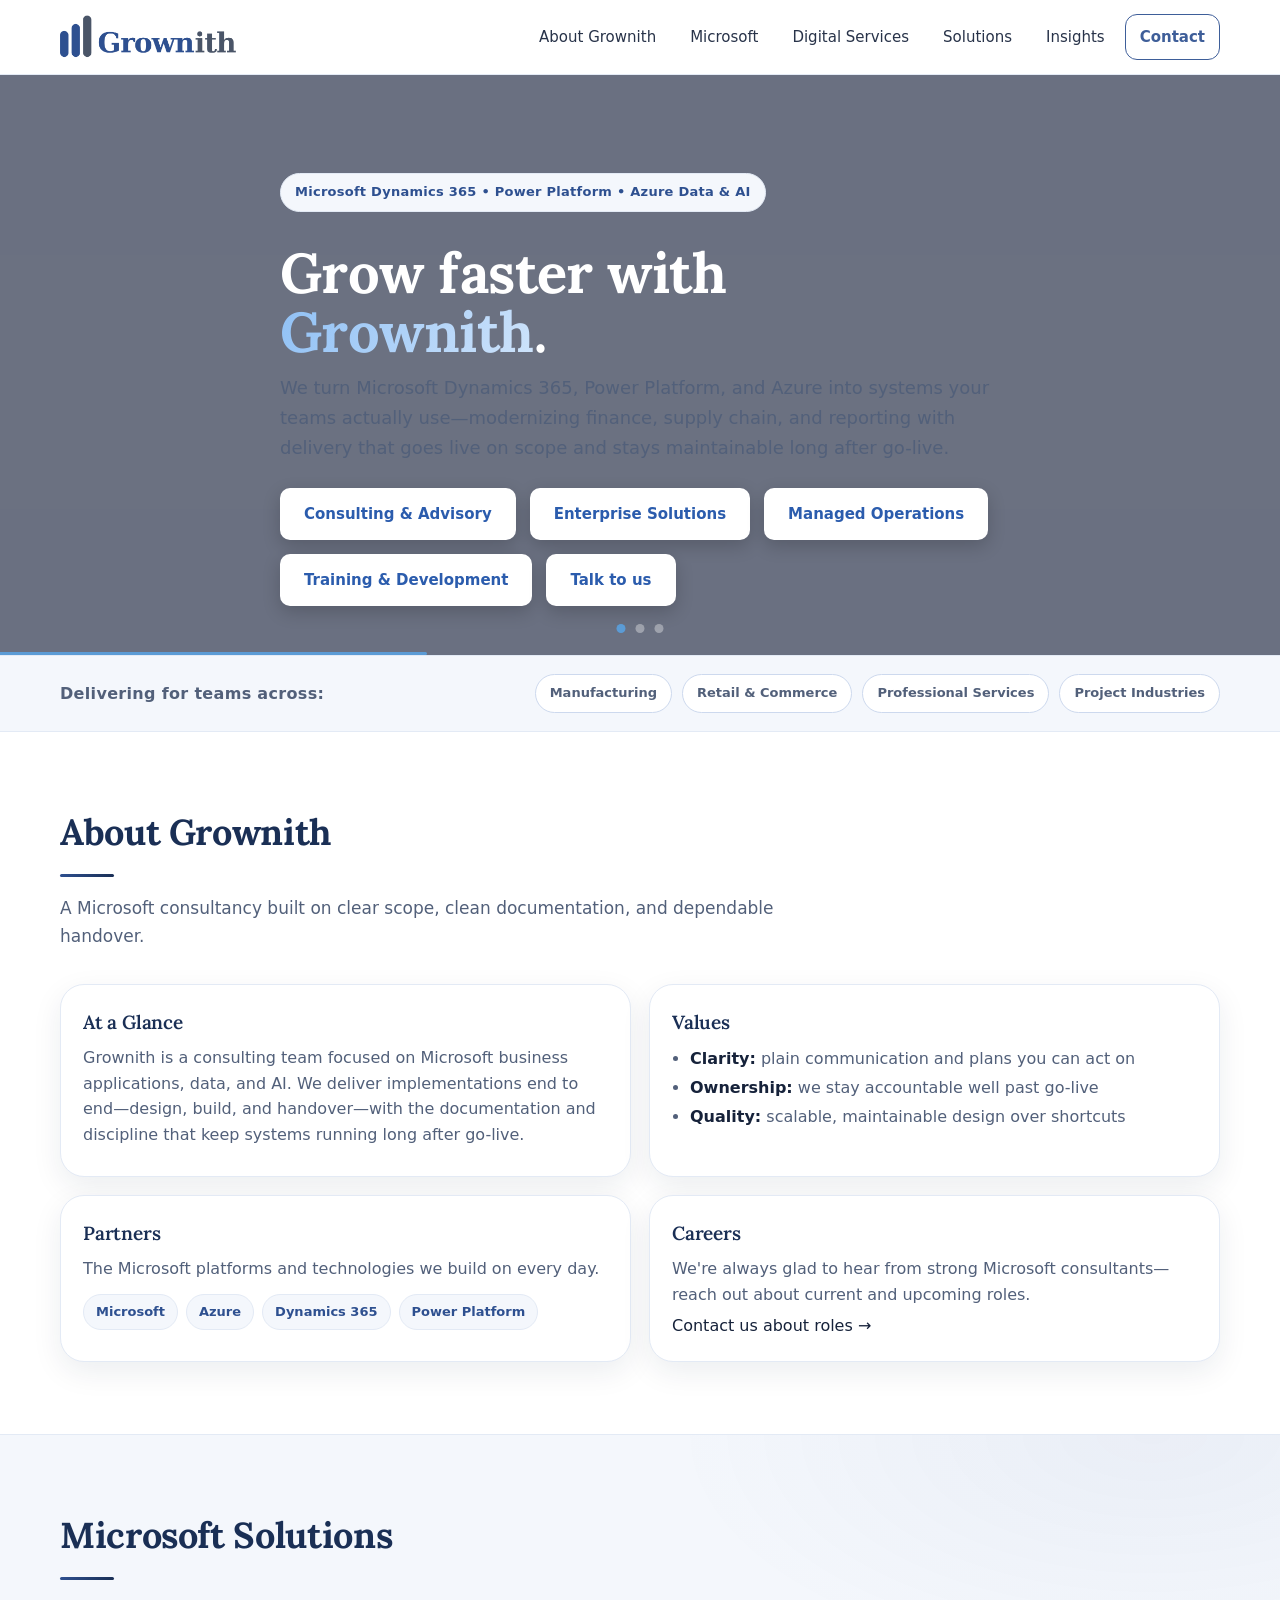
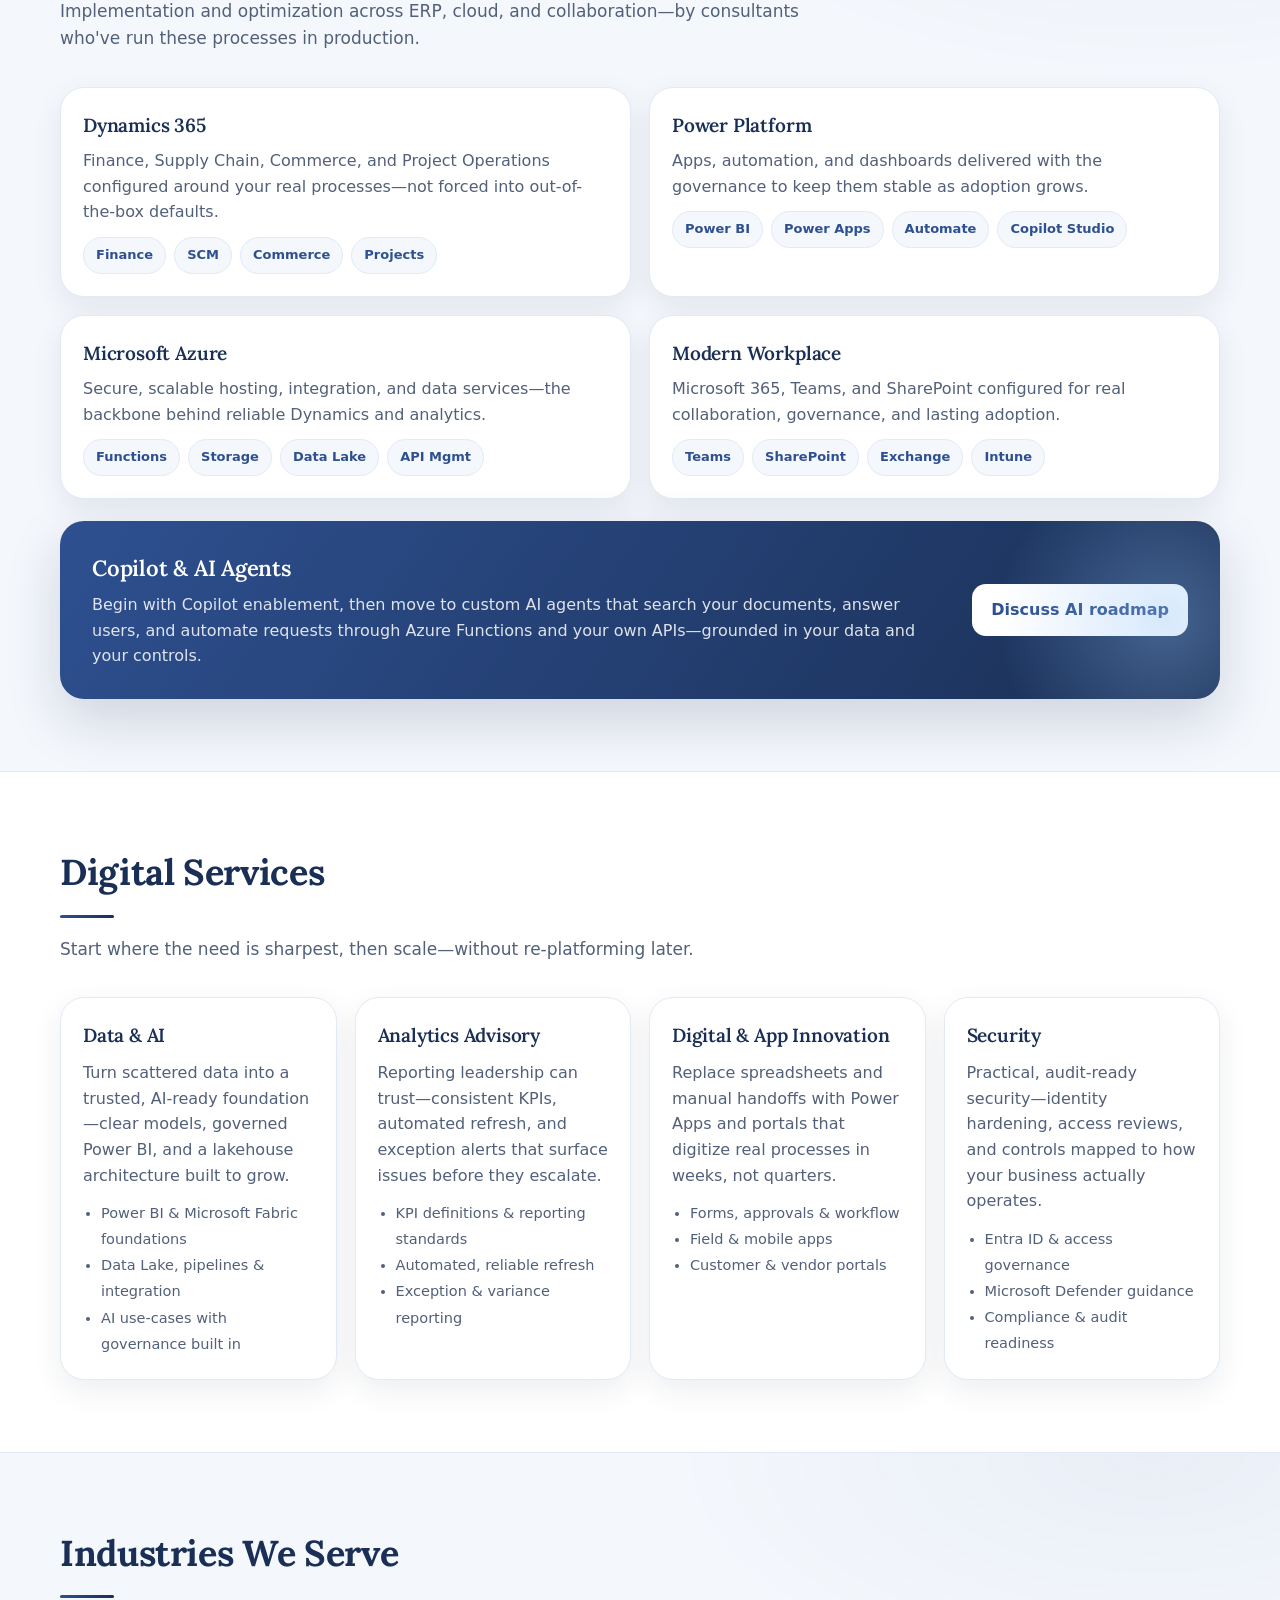
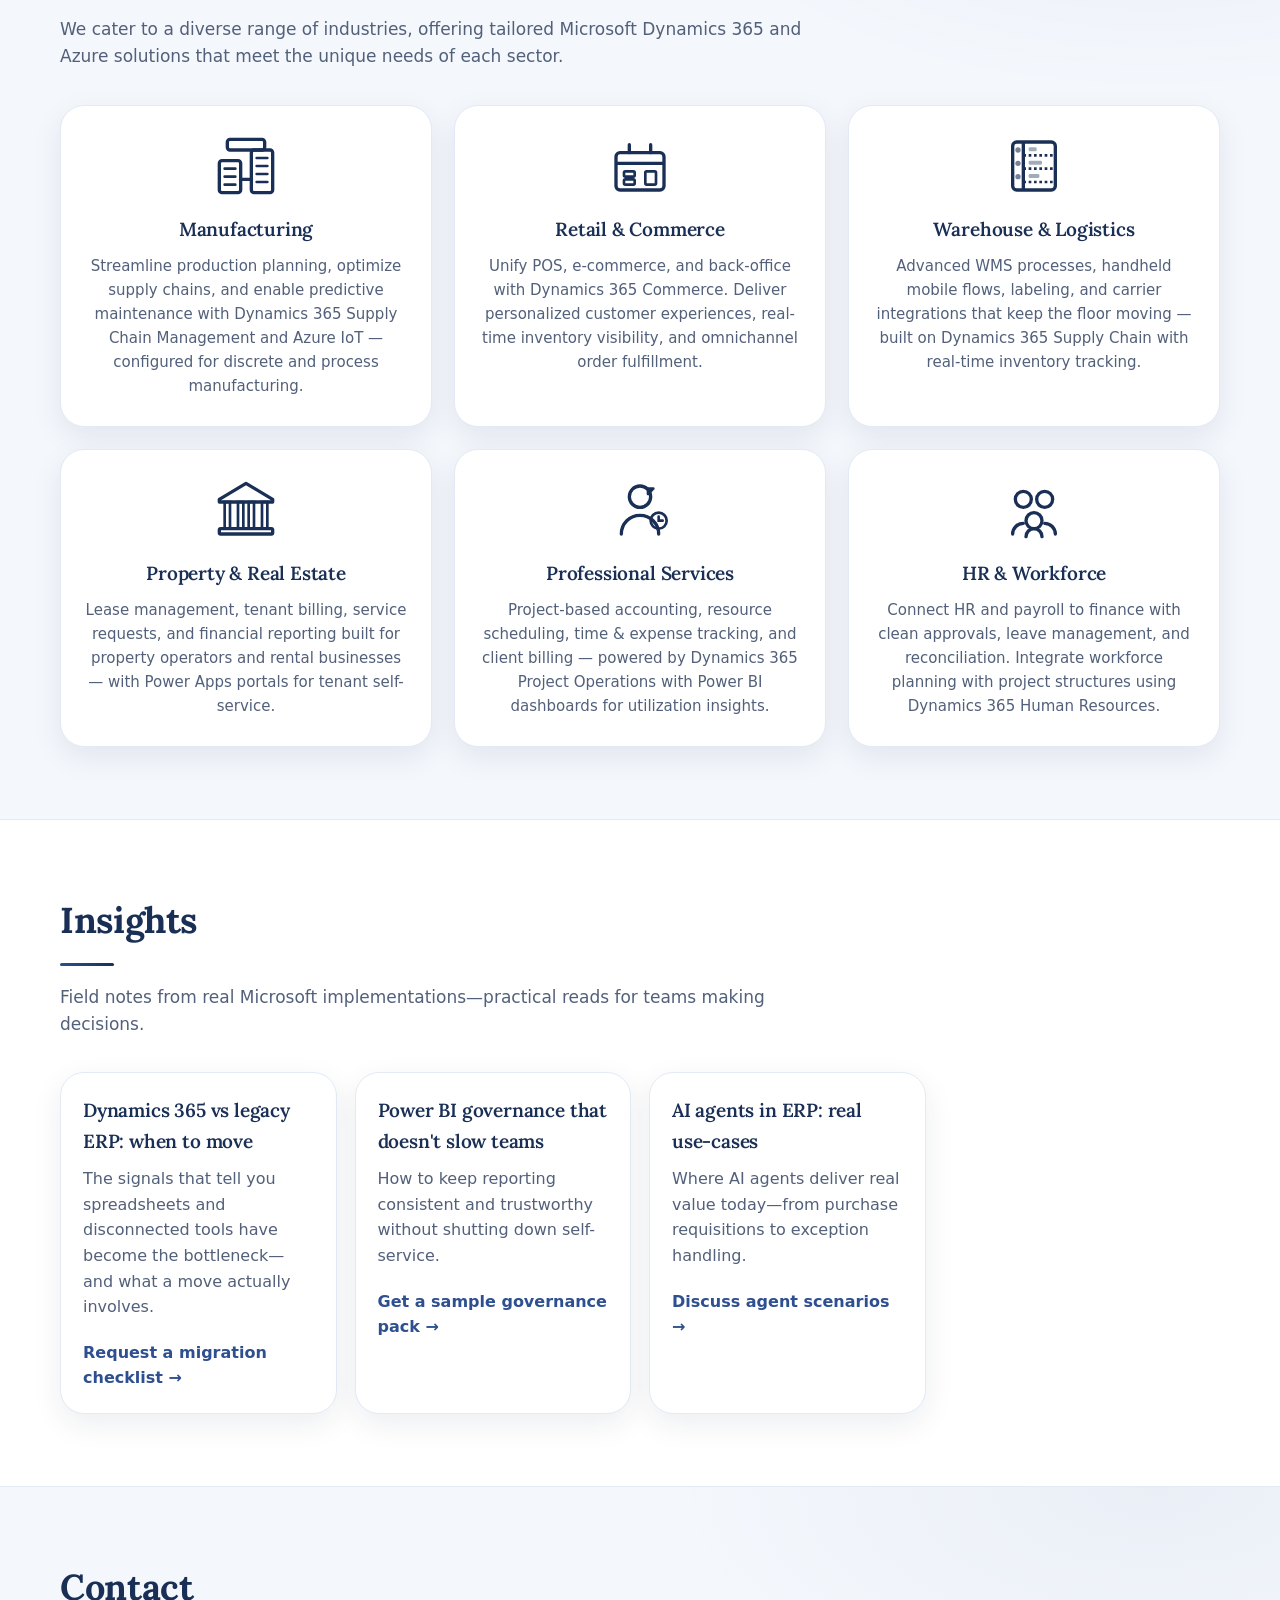
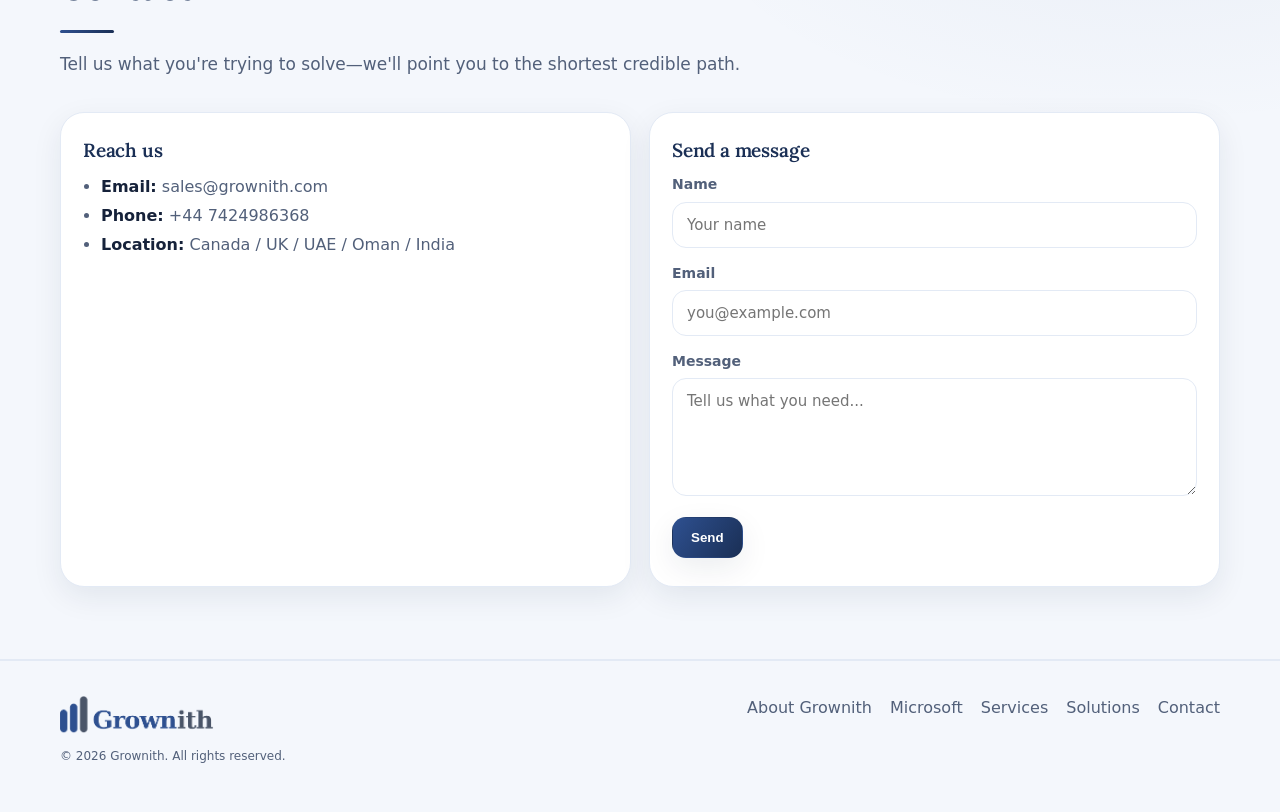
==== commit c9728463: "fix: add Google Search Console meta tag verification (fallback from HTML file method)" ====
--- a/index.html
+++ b/index.html
@@ -24,6 +24,52 @@
   <link href="https://fonts.googleapis.com/css2?family=Lora:ital,wght@0,400;0,500;0,600;0,700;1,400&display=swap" rel="stylesheet" />
 
   <link rel="stylesheet" href="style.css" />
+
+  <!-- Google Search Console Verification -->
+  <meta name="google-site-verification" content="google5f68bff590b7d45a" />
+
+  <!-- Canonical URL -->
+  <link rel="canonical" href="https://grownith.com/" />
+
+  <!-- Structured Data (JSON-LD) -->
+  <script type="application/ld+json">
+  {
+    "@context": "https://schema.org",
+    "@type": "ProfessionalService",
+    "name": "Grownith",
+    "url": "https://grownith.com",
+    "logo": "https://grownith.com/assets/logo.png",
+    "description": "Grownith is a Microsoft business applications consultancy delivering Dynamics 365, Power Platform, and Azure Data & AI implementations with clear scope, clean documentation, and dependable handover.",
+    "email": "sales@grownith.com",
+    "telephone": "+447424986368",
+    "areaServed": [
+      {"@type": "Country", "name": "Canada"},
+      {"@type": "Country", "name": "United Kingdom"},
+      {"@type": "Country", "name": "United Arab Emirates"},
+      {"@type": "Country", "name": "Oman"},
+      {"@type": "Country", "name": "India"}
+    ],
+    "serviceType": [
+      "Microsoft Dynamics 365 Implementation",
+      "Power Platform Development",
+      "Azure Data & AI Solutions",
+      "Power BI & Analytics",
+      "ERP Consulting",
+      "Digital Transformation"
+    ],
+    "knowsAbout": [
+      "Microsoft Dynamics 365 Finance",
+      "Microsoft Dynamics 365 Supply Chain Management",
+      "Power BI",
+      "Power Apps",
+      "Power Automate",
+      "Microsoft Azure",
+      "Copilot",
+      "AI Agents"
+    ],
+    "sameAs": []
+  }
+  </script>
 </head>
 
 <body>
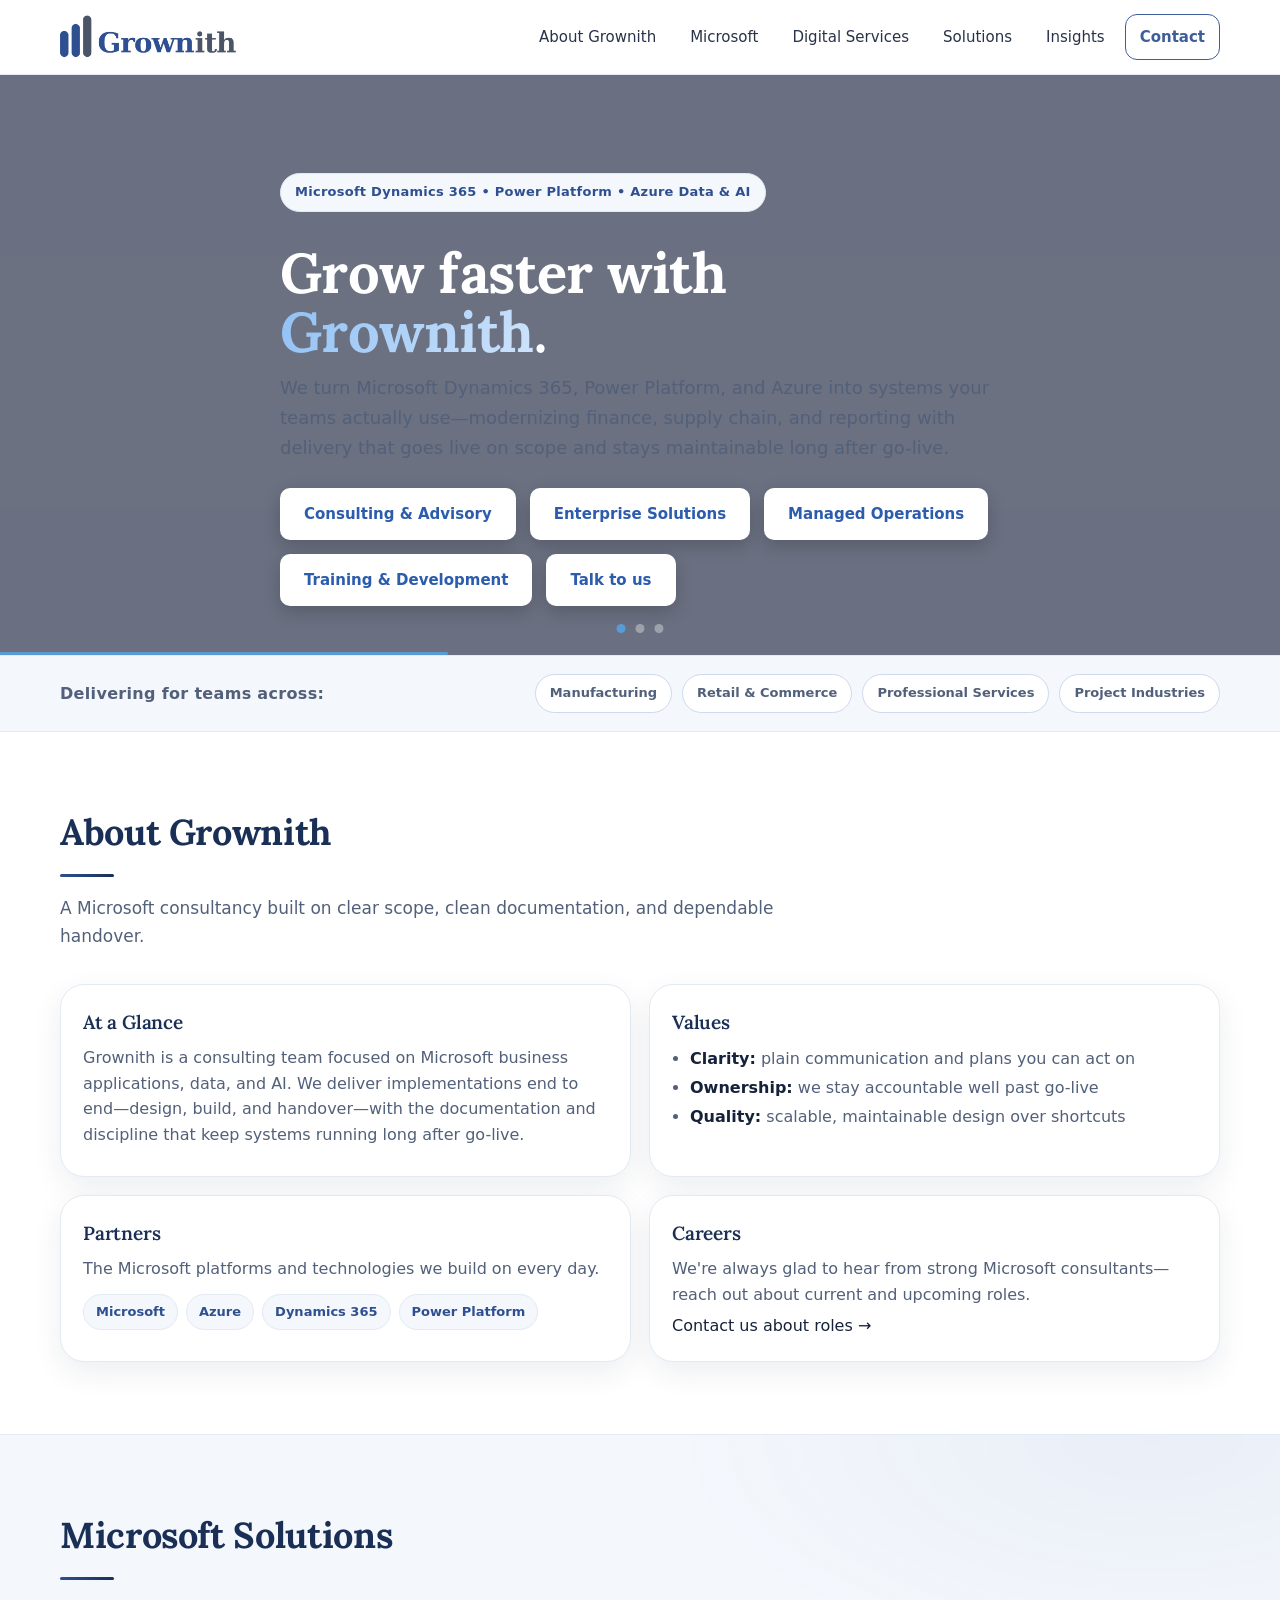
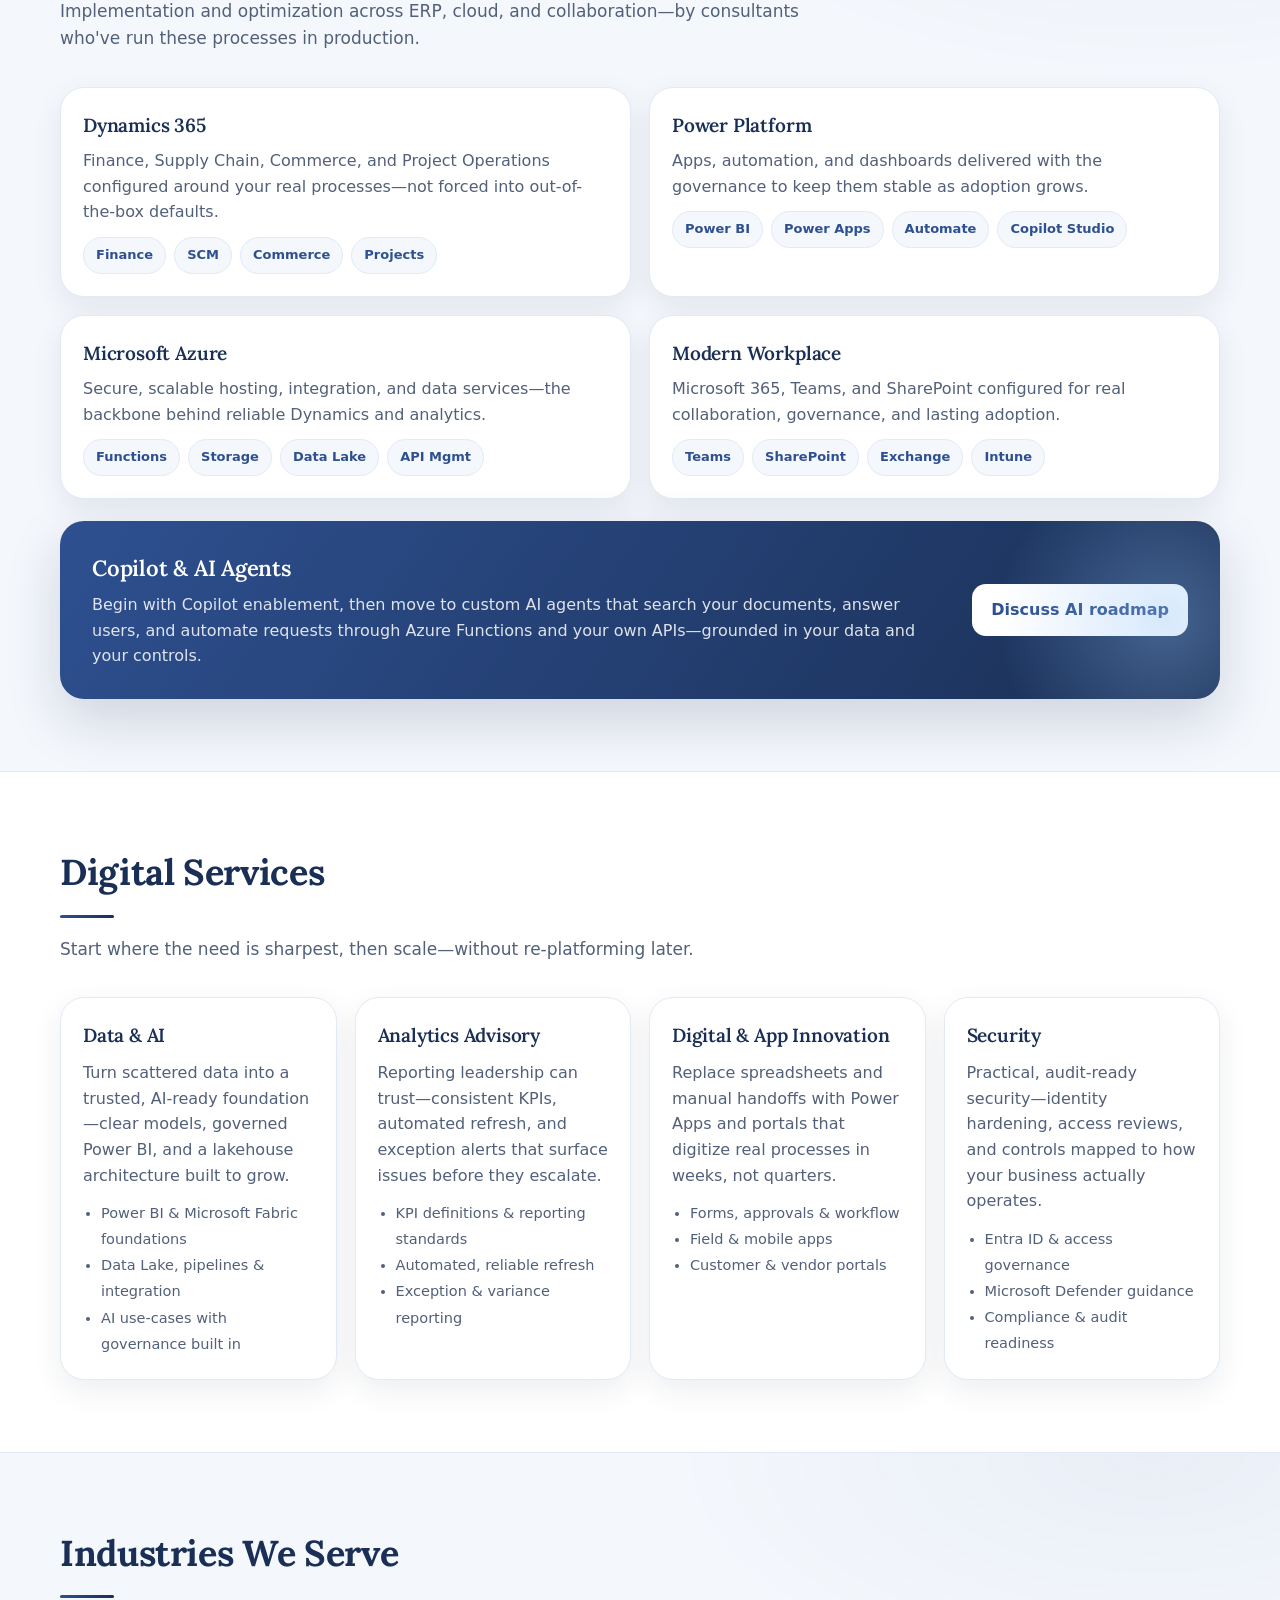
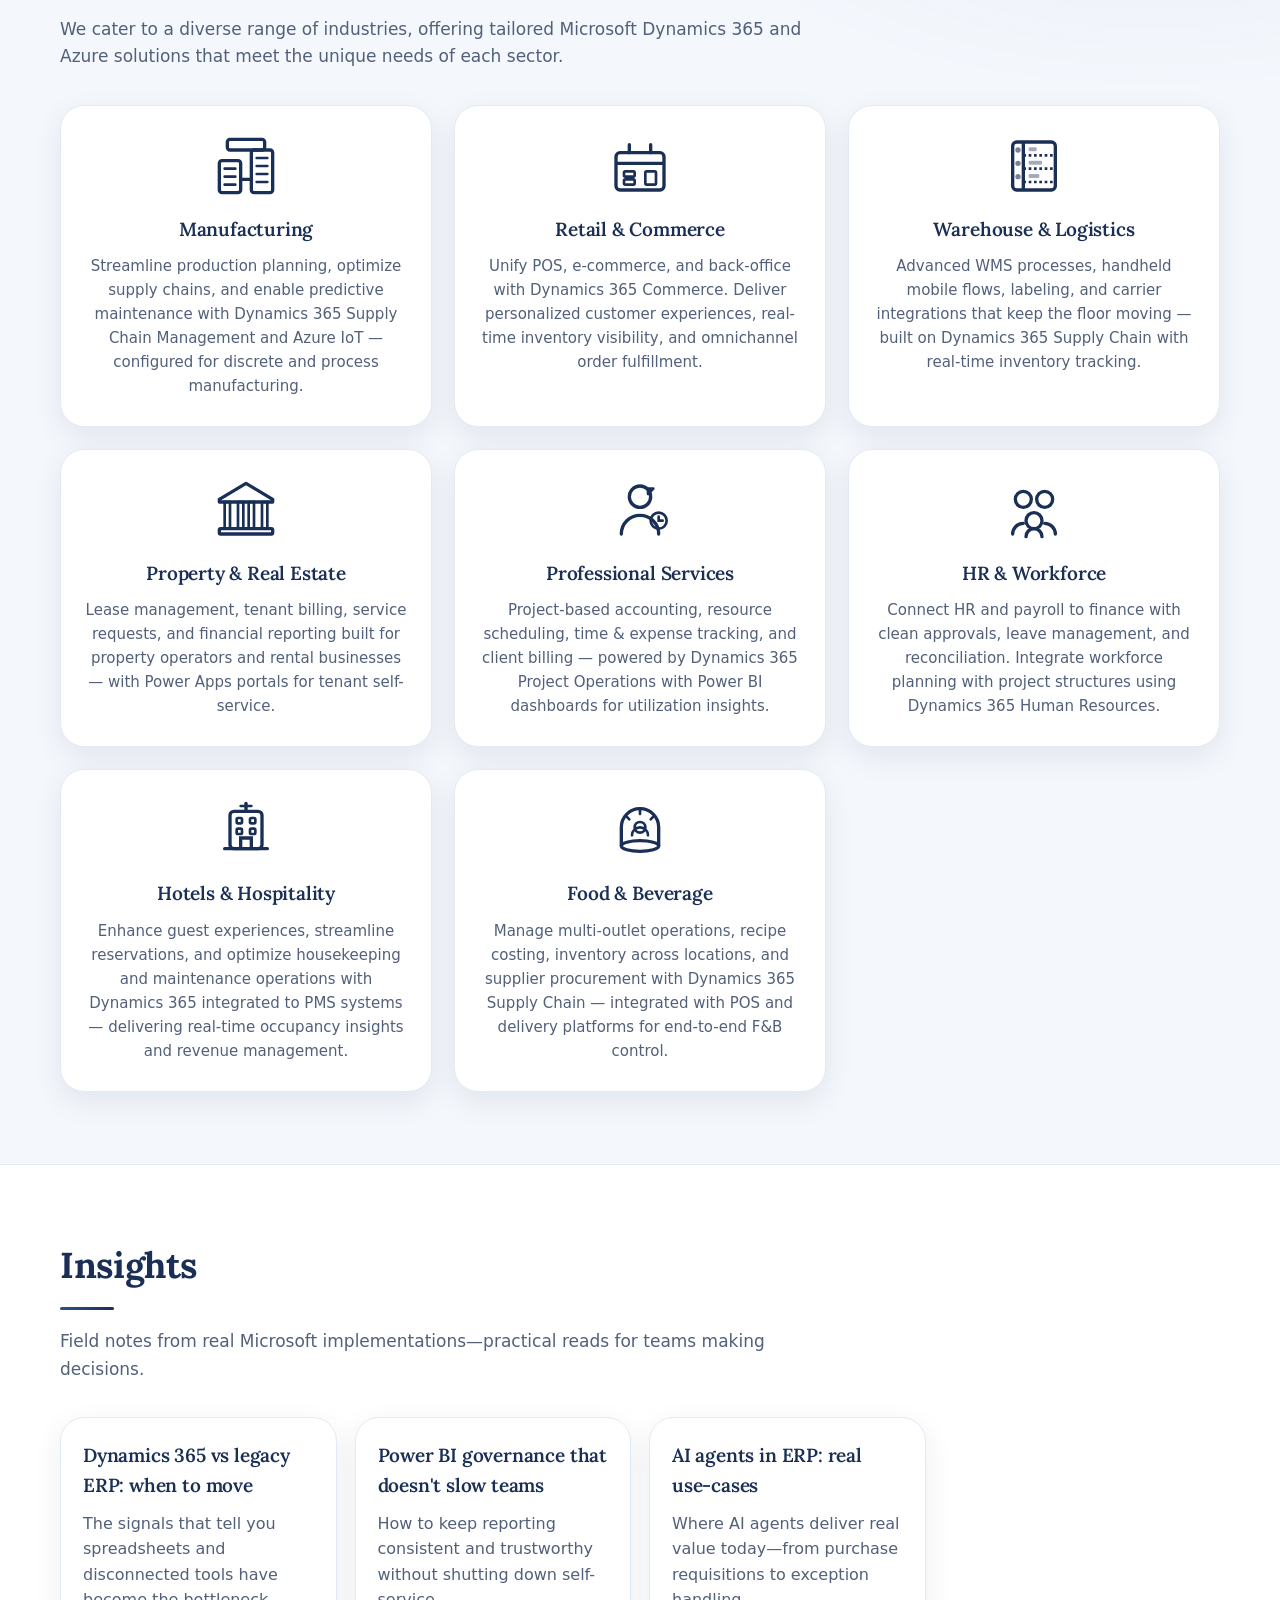
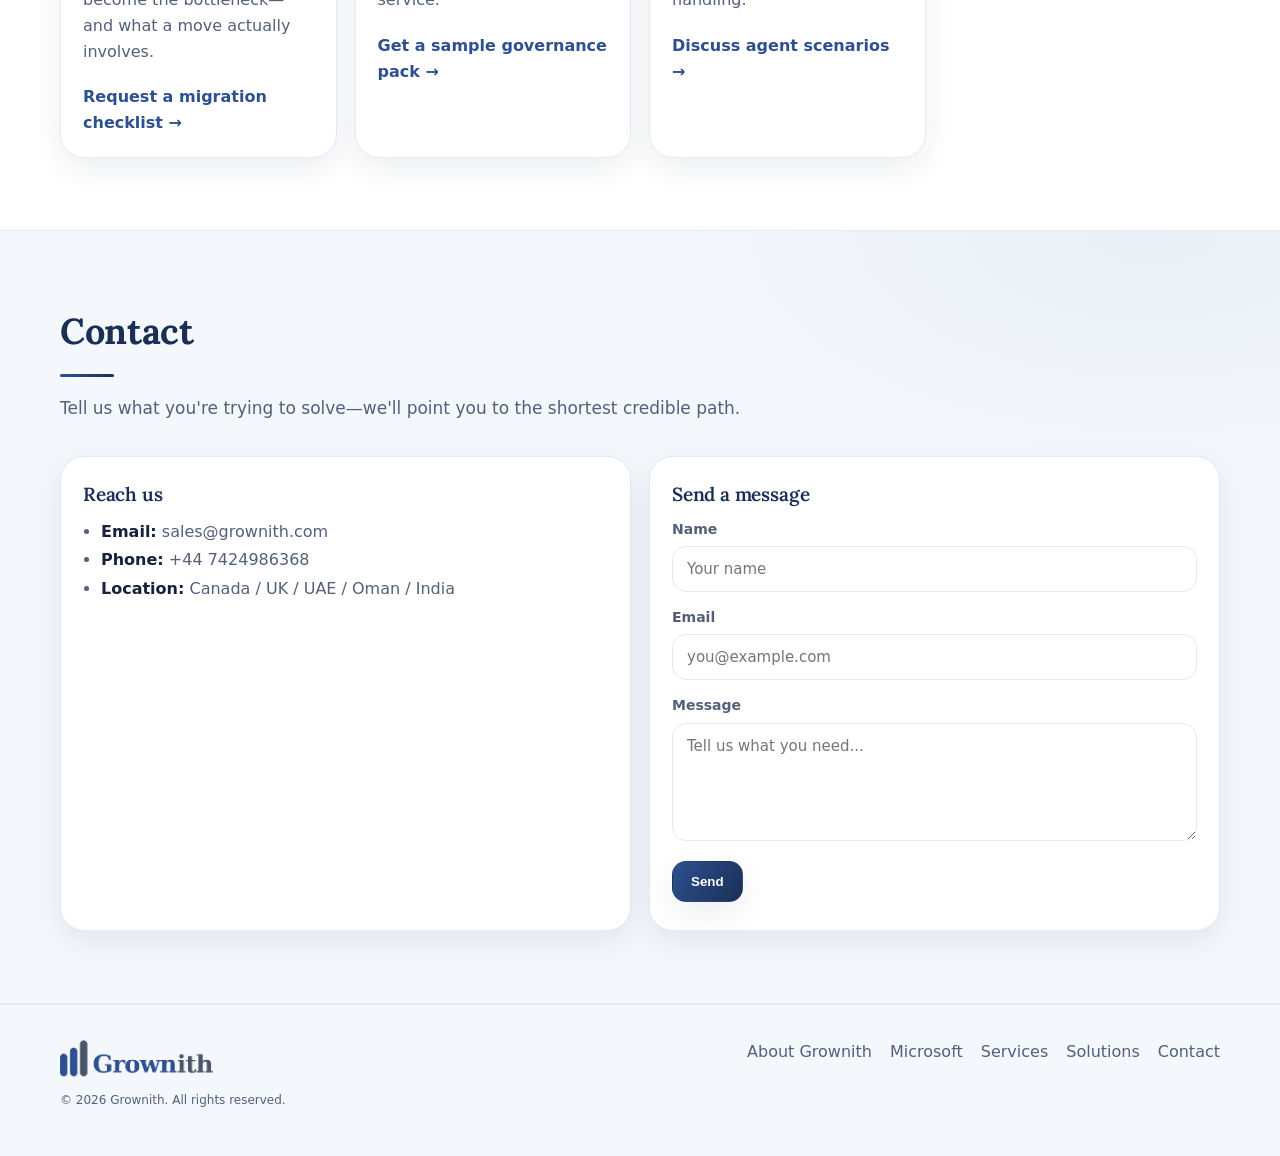
==== commit ecdfc4eb: "feat: add Hotels & Hospitality and Food & Beverage industry cards" ====
--- a/index.html
+++ b/index.html
@@ -455,6 +455,38 @@
           <h3>HR & Workforce</h3>
           <p>Connect HR and payroll to finance with clean approvals, leave management, and reconciliation. Integrate workforce planning with project structures using Dynamics 365 Human Resources.</p>
         </article>
+
+        <article class="industry-card">
+          <div class="industry-icon">
+            <svg viewBox="0 0 48 48" fill="none" xmlns="http://www.w3.org/2000/svg">
+              <path d="M8 38h32" stroke="currentColor" stroke-width="2.5" stroke-linecap="round"/>
+              <rect x="12" y="10" width="24" height="28" rx="3" stroke="currentColor" stroke-width="2.5"/>
+              <path d="M20 38v-8h8v8" stroke="currentColor" stroke-width="2.5"/>
+              <rect x="17" y="15" width="4" height="4" rx="1" stroke="currentColor" stroke-width="2"/>
+              <rect x="27" y="15" width="4" height="4" rx="1" stroke="currentColor" stroke-width="2"/>
+              <rect x="17" y="23" width="4" height="4" rx="1" stroke="currentColor" stroke-width="2"/>
+              <rect x="27" y="23" width="4" height="4" rx="1" stroke="currentColor" stroke-width="2"/>
+              <path d="M24 4v6" stroke="currentColor" stroke-width="2.5" stroke-linecap="round"/>
+              <path d="M20 6h8" stroke="currentColor" stroke-width="2" stroke-linecap="round"/>
+            </svg>
+          </div>
+          <h3>Hotels & Hospitality</h3>
+          <p>Enhance guest experiences, streamline reservations, and optimize housekeeping and maintenance operations with Dynamics 365 integrated to PMS systems — delivering real-time occupancy insights and revenue management.</p>
+        </article>
+
+        <article class="industry-card">
+          <div class="industry-icon">
+            <svg viewBox="0 0 48 48" fill="none" xmlns="http://www.w3.org/2000/svg">
+              <ellipse cx="24" cy="36" rx="14" ry="4" stroke="currentColor" stroke-width="2.5"/>
+              <path d="M10 36V22c0-7.732 6.268-14 14-14s14 6.268 14 14v14" stroke="currentColor" stroke-width="2.5"/>
+              <circle cx="24" cy="22" r="4" stroke="currentColor" stroke-width="2"/>
+              <path d="M18 28c0-3.314 2.686-6 6-6s6 2.686 6 6" stroke="currentColor" stroke-width="2" stroke-linecap="round"/>
+              <path d="M16 16l-2-2M32 16l2-2M24 12V9" stroke="currentColor" stroke-width="2" stroke-linecap="round"/>
+            </svg>
+          </div>
+          <h3>Food & Beverage</h3>
+          <p>Manage multi-outlet operations, recipe costing, inventory across locations, and supplier procurement with Dynamics 365 Supply Chain — integrated with POS and delivery platforms for end-to-end F&B control.</p>
+        </article>
       </div>
     </div>
   </section>
